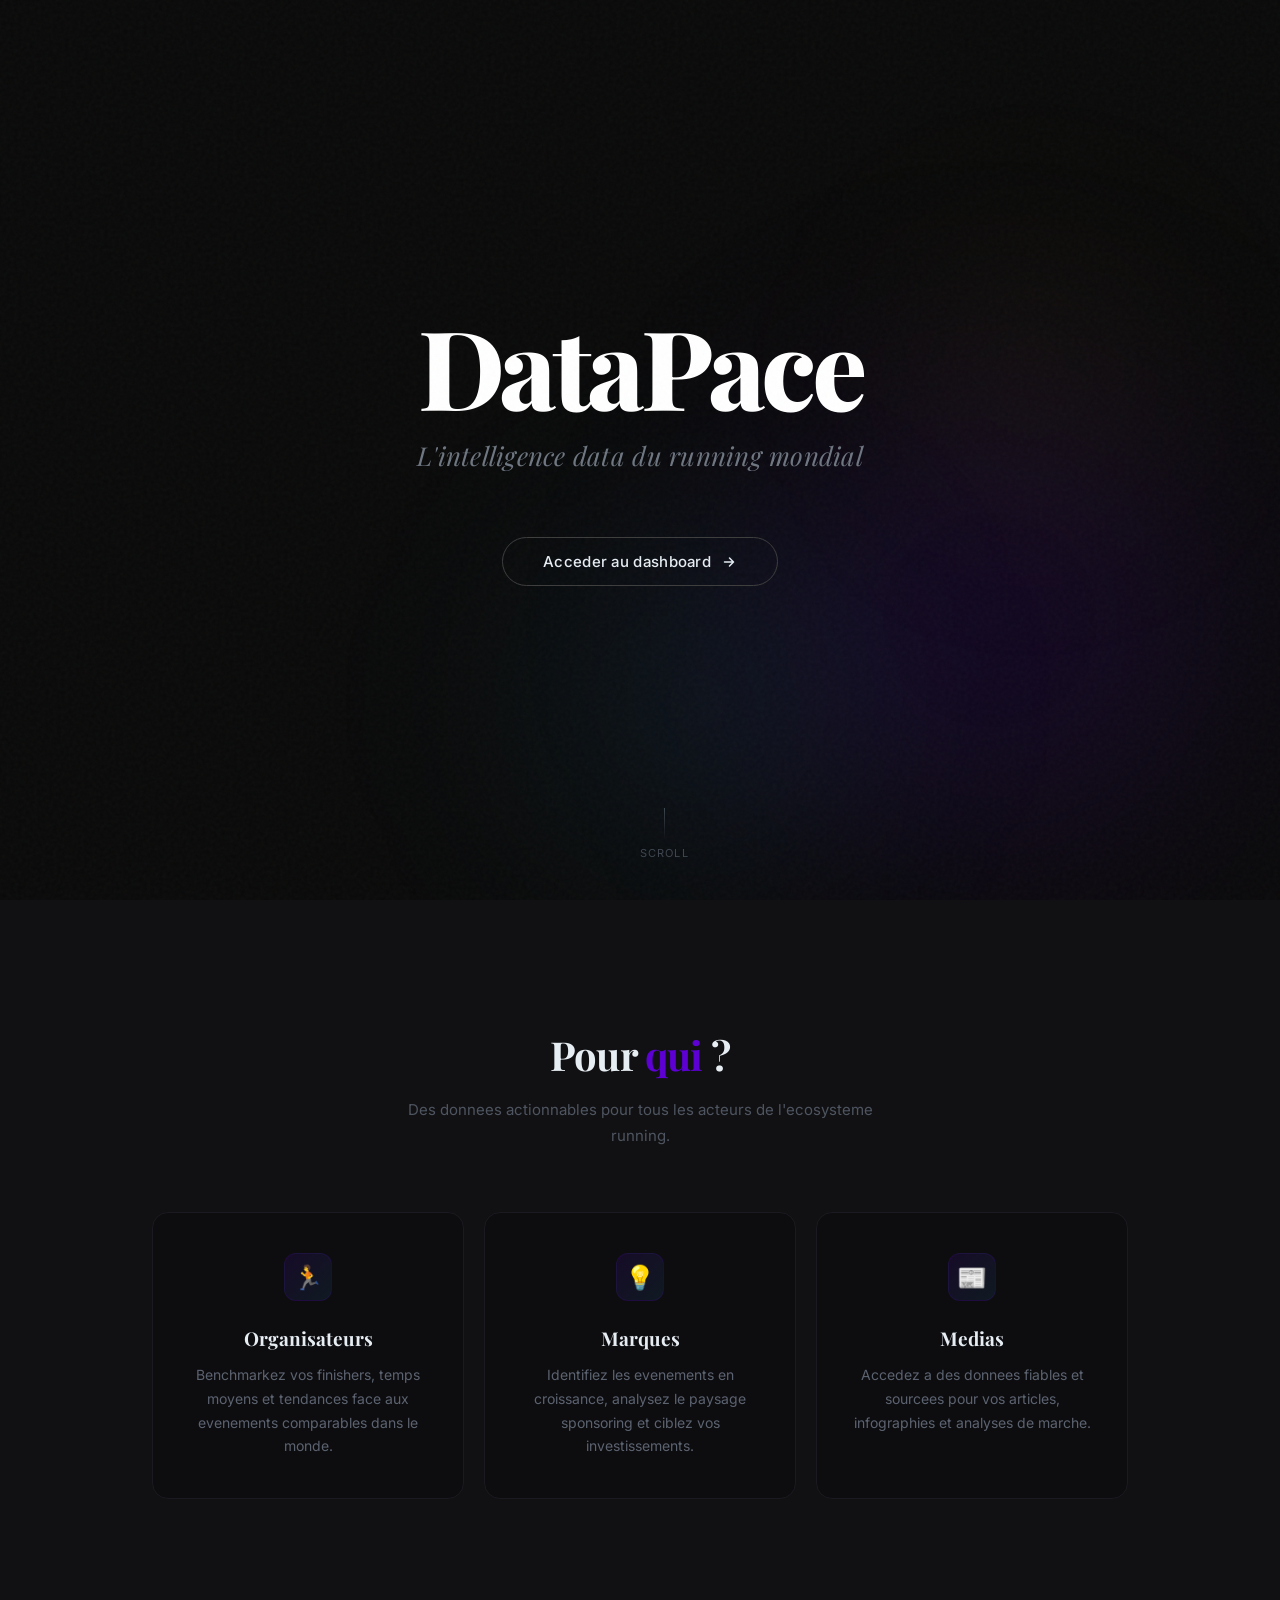
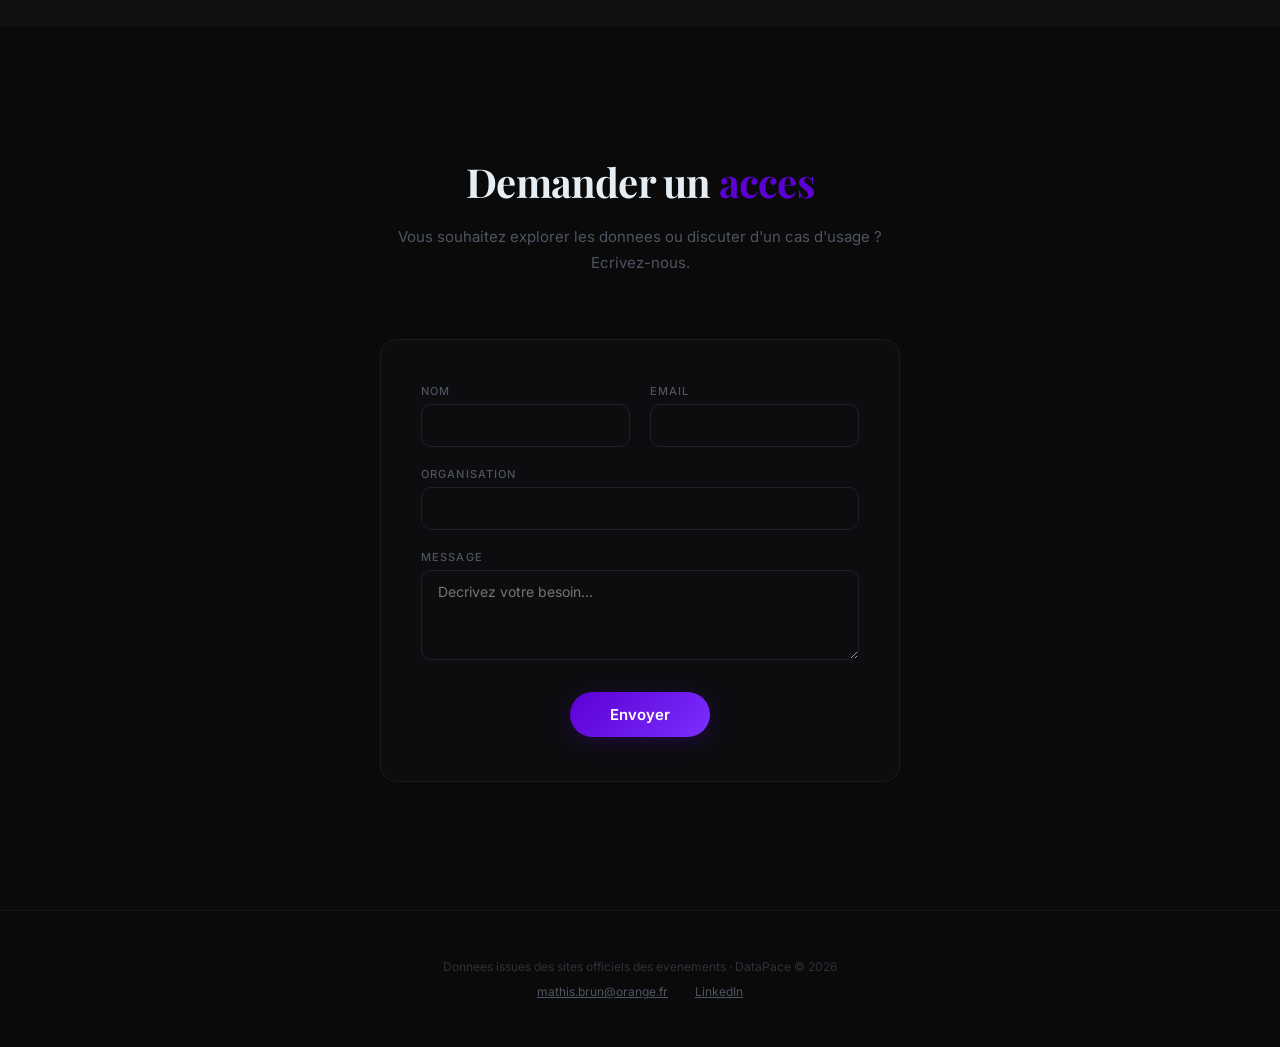
==== index.html @ 127ec822 "Landing page v3: design cinématographique premium - Hero: Playfair Display 110px, 3 orbes lumineuses" ====
<!DOCTYPE html>
<html lang="fr">
<head>
<meta charset="UTF-8">
<meta name="viewport" content="width=device-width, initial-scale=1.0">
<title>DataPace — L'intelligence data du running mondial</title>
<meta name="description" content="DataPace analyse 186+ événements running mondiaux : finishers, temps moyens, chronos vainqueurs, sponsoring. Données 2000-2026.">
<meta property="og:title" content="DataPace — L'intelligence data du running mondial">
<meta property="og:description" content="186+ événements running mondiaux analysés : finishers, temps moyens, chronos vainqueurs, données sponsoring. 2000-2026.">
<meta property="og:type" content="website">
<meta property="og:url" content="https://mathbrn.github.io/datapace/">
<link rel="preconnect" href="https://fonts.googleapis.com">
<link rel="preconnect" href="https://fonts.gstatic.com" crossorigin>
<link href="https://fonts.googleapis.com/css2?family=Inter:wght@400;500;600&family=Playfair+Display:ital,wght@0,700;0,800;1,400;1,500&display=swap" rel="stylesheet">
<style>
*{box-sizing:border-box;margin:0;padding:0;}
body{background:#0a0a0a;color:#e6edf3;font-family:'Inter',sans-serif;-webkit-font-smoothing:antialiased;overflow-x:hidden;}

/* ── Grain overlay ── */
body::after{content:'';position:fixed;inset:0;pointer-events:none;z-index:9999;opacity:.035;
  background-image:url("data:image/svg+xml,%3Csvg viewBox='0 0 256 256' xmlns='http://www.w3.org/2000/svg'%3E%3Cfilter id='n'%3E%3CfeTurbulence type='fractalNoise' baseFrequency='0.9' numOctaves='4' stitchTiles='stitch'/%3E%3C/filter%3E%3Crect width='100%25' height='100%25' filter='url(%23n)'/%3E%3C/svg%3E");
}

/* ── Animations ── */
@keyframes drift1{0%,100%{transform:translate(-50%,-50%) scale(1);}50%{transform:translate(-45%,-55%) scale(1.15);}}
@keyframes drift2{0%,100%{transform:translate(-50%,-50%) scale(1.1);}50%{transform:translate(-55%,-45%) scale(.95);}}
@keyframes fadeUp{from{opacity:0;transform:translateY(32px);}to{opacity:1;transform:translateY(0);}}

.f0{animation:fadeUp 1s cubic-bezier(.22,1,.36,1) both;}
.f1{animation:fadeUp 1s cubic-bezier(.22,1,.36,1) .2s both;}
.f2{animation:fadeUp 1s cubic-bezier(.22,1,.36,1) .4s both;}
.f3{animation:fadeUp 1s cubic-bezier(.22,1,.36,1) .55s both;}
.f4{animation:fadeUp 1s cubic-bezier(.22,1,.36,1) .7s both;}
.f5{animation:fadeUp 1s cubic-bezier(.22,1,.36,1) .85s both;}

/* ── Hero ── */
.hero{position:relative;min-height:100vh;display:flex;flex-direction:column;justify-content:center;align-items:center;text-align:center;padding:4rem 2rem;overflow:hidden;z-index:1;}

/* Ambient light orbs */
.hero .orb{position:absolute;border-radius:50%;filter:blur(100px);pointer-events:none;will-change:transform;}
.hero .orb-1{width:700px;height:700px;top:30%;left:50%;background:radial-gradient(circle,rgba(92,0,212,.18),transparent 70%);animation:drift1 12s ease-in-out infinite;}
.hero .orb-2{width:500px;height:500px;top:50%;left:35%;background:radial-gradient(circle,rgba(56,189,248,.10),transparent 70%);animation:drift2 15s ease-in-out infinite;}
.hero .orb-3{width:400px;height:400px;top:20%;left:65%;background:radial-gradient(circle,rgba(252,219,0,.06),transparent 70%);animation:drift1 18s ease-in-out infinite;}

.hero-title{font-family:'Playfair Display',Georgia,serif;font-weight:800;font-size:clamp(60px,10vw,110px);letter-spacing:-.04em;line-height:.95;margin-bottom:1.25rem;color:#fff;}
.hero-sub{font-family:'Playfair Display',Georgia,serif;font-style:italic;font-weight:400;font-size:clamp(18px,2.5vw,26px);color:#6e7681;margin-bottom:4rem;letter-spacing:.01em;}
.hero-cta{display:inline-flex;align-items:center;gap:10px;color:#e6edf3;border:1px solid #3d3d3d;padding:14px 40px;border-radius:50px;font-size:15px;font-weight:500;letter-spacing:.02em;text-decoration:none;transition:all .4s ease;position:relative;overflow:hidden;}
.hero-cta::before{content:'';position:absolute;inset:0;border-radius:50px;background:linear-gradient(135deg,rgba(92,0,212,.15),rgba(56,189,248,.08));opacity:0;transition:opacity .4s ease;}
.hero-cta:hover{border-color:#5C00D4;color:#fff;box-shadow:0 0 40px rgba(92,0,212,.2);}
.hero-cta:hover::before{opacity:1;}
.hero-cta svg{transition:transform .3s ease;}
.hero-cta:hover svg{transform:translateX(4px);}

.scroll-hint{position:absolute;bottom:2.5rem;left:50%;transform:translateX(-50%);display:flex;flex-direction:column;align-items:center;gap:6px;color:#3d454e;font-size:11px;letter-spacing:.1em;text-transform:uppercase;}
.scroll-line{width:1px;height:32px;background:linear-gradient(to bottom,#3d454e,transparent);}

/* ── Section shared ── */
.section{padding:8rem 2rem;max-width:1040px;margin:0 auto;}
.section-bg{background:#111113;}
.section-title{font-family:'Playfair Display',Georgia,serif;font-weight:700;font-size:clamp(28px,4vw,40px);text-align:center;margin-bottom:1rem;letter-spacing:-.02em;}
.section-title em{color:#5C00D4;font-style:normal;}
.section-desc{text-align:center;color:#4e5561;font-size:15px;margin-bottom:4rem;max-width:520px;margin-left:auto;margin-right:auto;line-height:1.7;}

/* ── Cards ── */
.cards{display:grid;grid-template-columns:repeat(3,1fr);gap:1.25rem;}
@media(max-width:740px){.cards{grid-template-columns:1fr;max-width:400px;margin:0 auto;}}
.card{background:#0d0d10;border:1px solid #1a1a20;border-radius:16px;padding:2.5rem 2rem;text-align:center;position:relative;overflow:hidden;transition:transform .4s ease,box-shadow .4s ease;}
.card::before{content:'';position:absolute;inset:-1px;border-radius:16px;padding:1px;background:conic-gradient(from 180deg at 50% 50%,transparent 0%,#5C00D4 25%,transparent 50%,#38BDF8 75%,transparent 100%);-webkit-mask:linear-gradient(#fff 0 0) content-box,linear-gradient(#fff 0 0);-webkit-mask-composite:xor;mask-composite:exclude;opacity:0;transition:opacity .5s ease;}
.card:hover{transform:translateY(-6px);box-shadow:0 20px 60px rgba(92,0,212,.1);}
.card:hover::before{opacity:.6;}
.card-glyph{width:48px;height:48px;margin:0 auto 1.5rem;border-radius:12px;display:flex;align-items:center;justify-content:center;font-size:24px;background:linear-gradient(135deg,rgba(92,0,212,.12),rgba(56,189,248,.08));border:1px solid rgba(92,0,212,.15);}
.card-title{font-family:'Playfair Display',Georgia,serif;font-size:19px;font-weight:700;margin-bottom:.75rem;}
.card-desc{font-size:14px;color:#5c6370;line-height:1.7;}

/* ── Form ── */
.form-wrap{max-width:520px;margin:0 auto;background:#0d0d10;border:1px solid #1a1a20;border-radius:16px;padding:2.75rem 2.5rem;}
@media(max-width:500px){.form-wrap{padding:2rem 1.25rem;}}
.form-grid{display:grid;grid-template-columns:1fr 1fr;gap:1.25rem;}
@media(max-width:500px){.form-grid{grid-template-columns:1fr;}}
.form-full{grid-column:1/-1;}
label{display:block;font-size:11px;color:#4e5561;margin-bottom:6px;text-transform:uppercase;letter-spacing:.1em;font-weight:500;}
input,textarea{width:100%;background:transparent;border:1px solid #1e2028;border-radius:10px;padding:12px 16px;color:#e6edf3;font-size:14px;font-family:'Inter',sans-serif;outline:none;transition:all .3s;}
input:focus,textarea:focus{border-color:#5C00D4;box-shadow:0 0 0 3px rgba(92,0,212,.1);}
textarea{resize:vertical;min-height:90px;}
.form-submit{grid-column:1/-1;text-align:center;margin-top:.5rem;}
.form-btn{background:linear-gradient(135deg,#5C00D4,#7B2FFF);color:#fff;border:none;padding:13px 40px;border-radius:50px;font-size:15px;font-weight:600;font-family:'Inter',sans-serif;cursor:pointer;transition:all .35s;box-shadow:0 4px 20px rgba(92,0,212,.25);}
.form-btn:hover{transform:translateY(-2px);box-shadow:0 8px 32px rgba(92,0,212,.4);}

/* ── Footer ── */
.footer{text-align:center;padding:3rem 2rem;font-size:12px;color:#2d3139;border-top:1px solid #141418;}
.footer-links{margin-top:10px;}
.footer-links a{color:#4e5561;margin:0 12px;font-size:12px;transition:color .25s;}
.footer-links a:hover{color:#5C00D4;}

/* ── Separator ── */
.sep{height:1px;max-width:80px;margin:0 auto;background:linear-gradient(90deg,transparent,#2d2d35,transparent);}
</style>
</head>
<body>

<!-- ════ HERO ════ -->
<section class="hero">
  <div class="orb orb-1"></div>
  <div class="orb orb-2"></div>
  <div class="orb orb-3"></div>
  <h1 class="hero-title f0">DataPace</h1>
  <p class="hero-sub f1">L'intelligence data du running mondial</p>
  <a href="datapace_dashboard.html" class="hero-cta f2">
    Acceder au dashboard
    <svg width="16" height="16" viewBox="0 0 16 16" fill="none"><path d="M3.5 8h9M8.5 4l4 4-4 4" stroke="currentColor" stroke-width="1.5" stroke-linecap="round" stroke-linejoin="round"/></svg>
  </a>
  <div class="scroll-hint f3"><div class="scroll-line"></div>scroll</div>
</section>

<!-- ════ POUR QUI ════ -->
<section class="section-bg">
  <div class="section">
    <h2 class="section-title">Pour <em>qui</em> ?</h2>
    <p class="section-desc">Des donnees actionnables pour tous les acteurs de l'ecosysteme running.</p>
    <div class="cards">
      <div class="card">
        <div class="card-glyph">&#x1F3C3;</div>
        <div class="card-title">Organisateurs</div>
        <div class="card-desc">Benchmarkez vos finishers, temps moyens et tendances face aux evenements comparables dans le monde.</div>
      </div>
      <div class="card">
        <div class="card-glyph">&#x1F4A1;</div>
        <div class="card-title">Marques</div>
        <div class="card-desc">Identifiez les evenements en croissance, analysez le paysage sponsoring et ciblez vos investissements.</div>
      </div>
      <div class="card">
        <div class="card-glyph">&#x1F4F0;</div>
        <div class="card-title">Medias</div>
        <div class="card-desc">Accedez a des donnees fiables et sourcees pour vos articles, infographies et analyses de marche.</div>
      </div>
    </div>
  </div>
</section>

<!-- ════ CONTACT ════ -->
<section class="section">
  <h2 class="section-title">Demander un <em>acces</em></h2>
  <p class="section-desc">Vous souhaitez explorer les donnees ou discuter d'un cas d'usage ? Ecrivez-nous.</p>
  <form class="form-wrap" action="https://formsubmit.co/mathis.brun@orange.fr" method="POST">
    <input type="hidden" name="_subject" value="DataPace - Demande d'acces">
    <input type="hidden" name="_captcha" value="false">
    <input type="hidden" name="_next" value="https://mathbrn.github.io/datapace/">
    <div class="form-grid">
      <div><label for="name">Nom</label><input type="text" id="name" name="name" required></div>
      <div><label for="email">Email</label><input type="email" id="email" name="email" required></div>
      <div class="form-full"><label for="org">Organisation</label><input type="text" id="org" name="organization"></div>
      <div class="form-full"><label for="msg">Message</label><textarea id="msg" name="message" placeholder="Decrivez votre besoin..."></textarea></div>
      <div class="form-submit"><button type="submit" class="form-btn">Envoyer</button></div>
    </div>
  </form>
</section>

<!-- ════ FOOTER ════ -->
<footer class="footer">
  Donnees issues des sites officiels des evenements &middot; DataPace &copy; 2026
  <div class="footer-links">
    <a href="mailto:mathis.brun@orange.fr">mathis.brun@orange.fr</a>
    <a href="https://www.linkedin.com/in/mathis-brun/" target="_blank">LinkedIn</a>
  </div>
</footer>

</body>
</html>
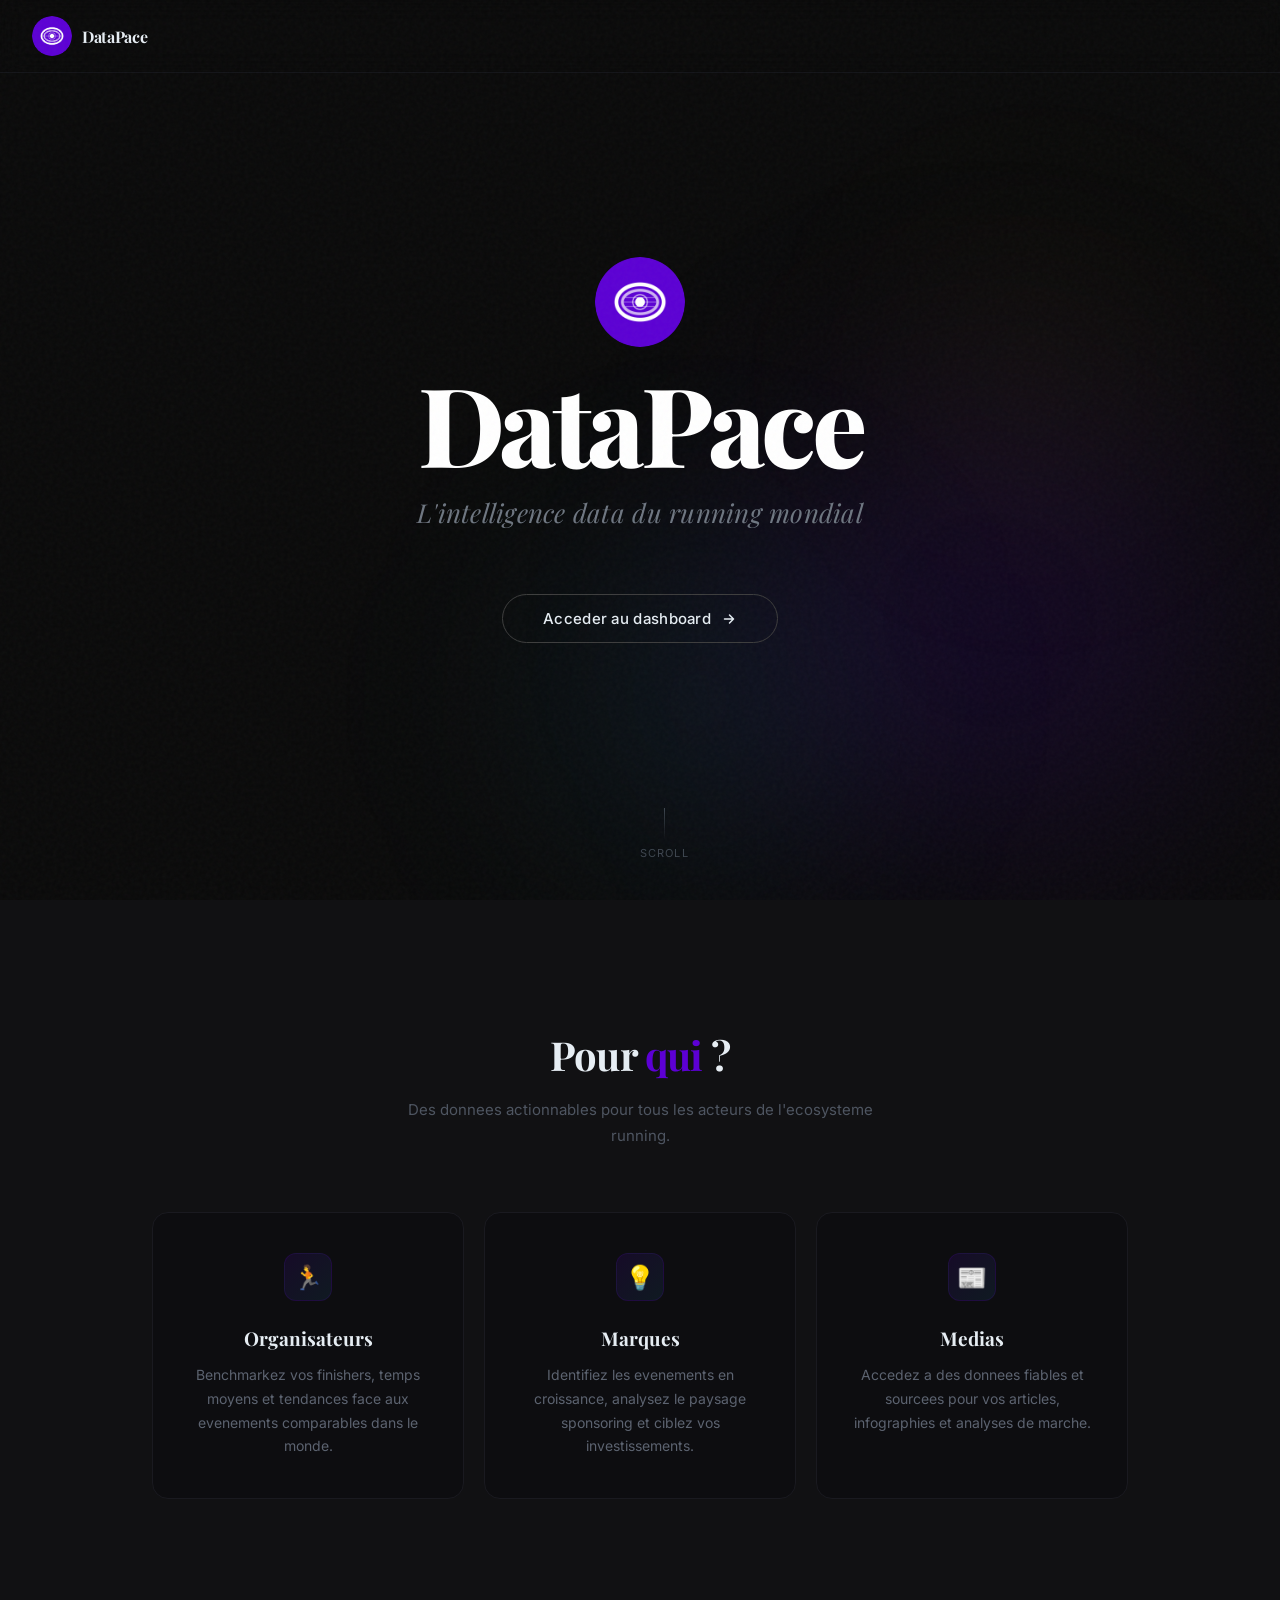
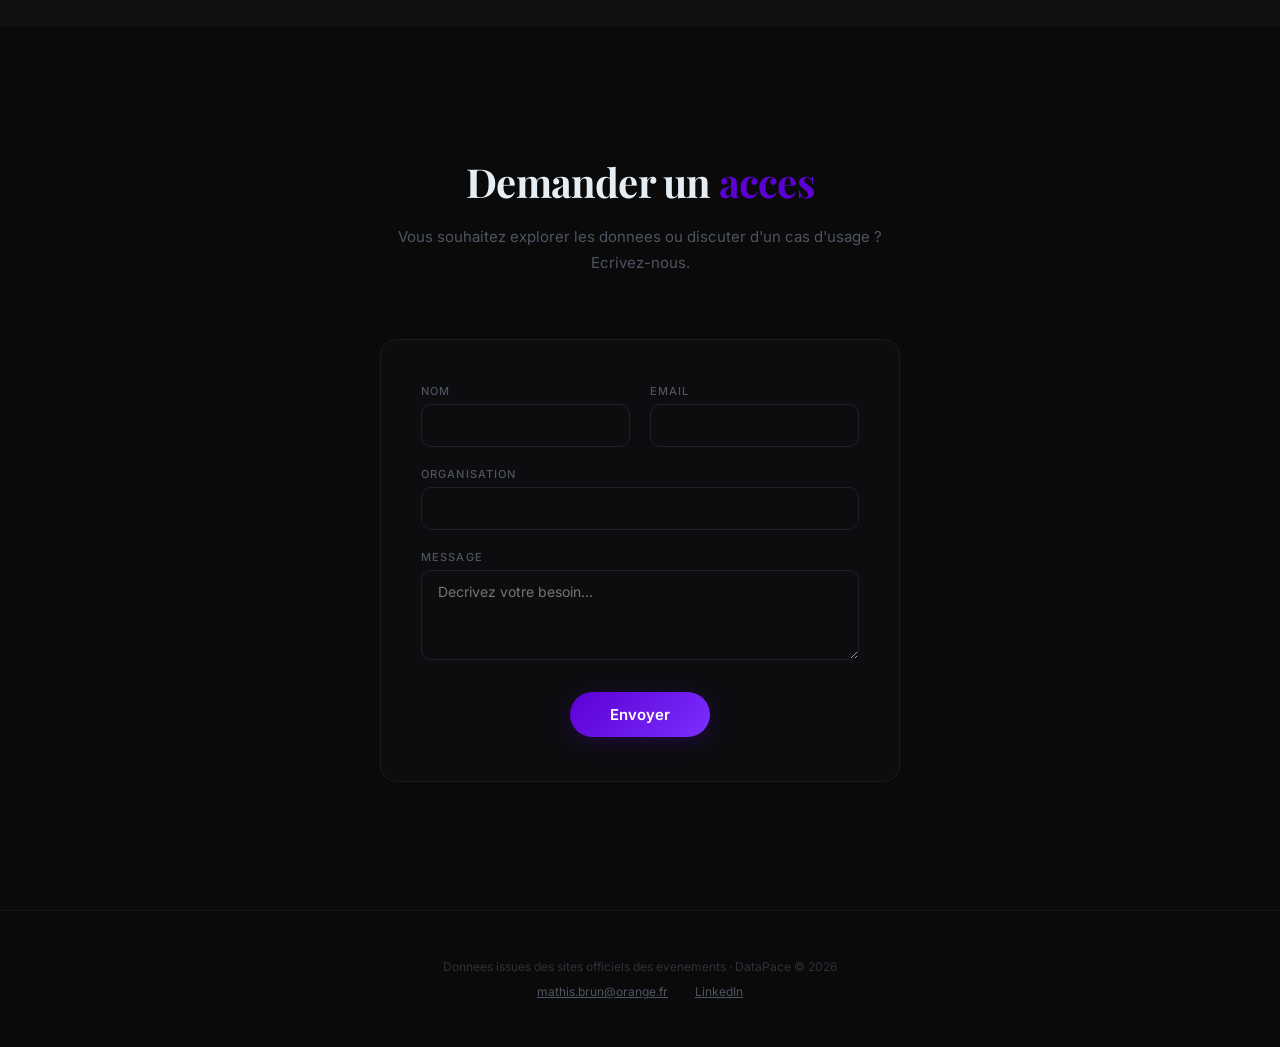
==== commit 4e9b910f: "Intégration logo DataPace officiel - assets/Logo_DataPace_primary.png ajouté - index.html: logo 40px" ====
--- a/index.html
+++ b/index.html
@@ -94,15 +94,30 @@
 
 /* ── Separator ── */
 .sep{height:1px;max-width:80px;margin:0 auto;background:linear-gradient(90deg,transparent,#2d2d35,transparent);}
+
+/* ── Navbar ── */
+.navbar{position:fixed;top:0;left:0;right:0;z-index:100;padding:1rem 2rem;display:flex;align-items:center;gap:10px;background:rgba(10,10,10,.6);backdrop-filter:blur(12px);-webkit-backdrop-filter:blur(12px);border-bottom:1px solid rgba(30,32,40,.5);}
+.navbar-logo{width:40px;height:40px;border-radius:50%;}
+.navbar-name{font-family:'Playfair Display',Georgia,serif;font-weight:700;font-size:16px;color:#e6edf3;letter-spacing:-.02em;}
+
+/* ── Hero logo ── */
+.hero-logo{width:90px;height:90px;border-radius:50%;margin-bottom:1.5rem;}
 </style>
 </head>
 <body>
+
+<!-- ════ NAVBAR ════ -->
+<nav class="navbar f0">
+  <img src="assets/Logo_DataPace_primary.png" alt="DataPace" class="navbar-logo">
+  <span class="navbar-name">DataPace</span>
+</nav>
 
 <!-- ════ HERO ════ -->
 <section class="hero">
   <div class="orb orb-1"></div>
   <div class="orb orb-2"></div>
   <div class="orb orb-3"></div>
+  <img src="assets/Logo_DataPace_primary.png" alt="DataPace" class="hero-logo f0">
   <h1 class="hero-title f0">DataPace</h1>
   <p class="hero-sub f1">L'intelligence data du running mondial</p>
   <a href="datapace_dashboard.html" class="hero-cta f2">
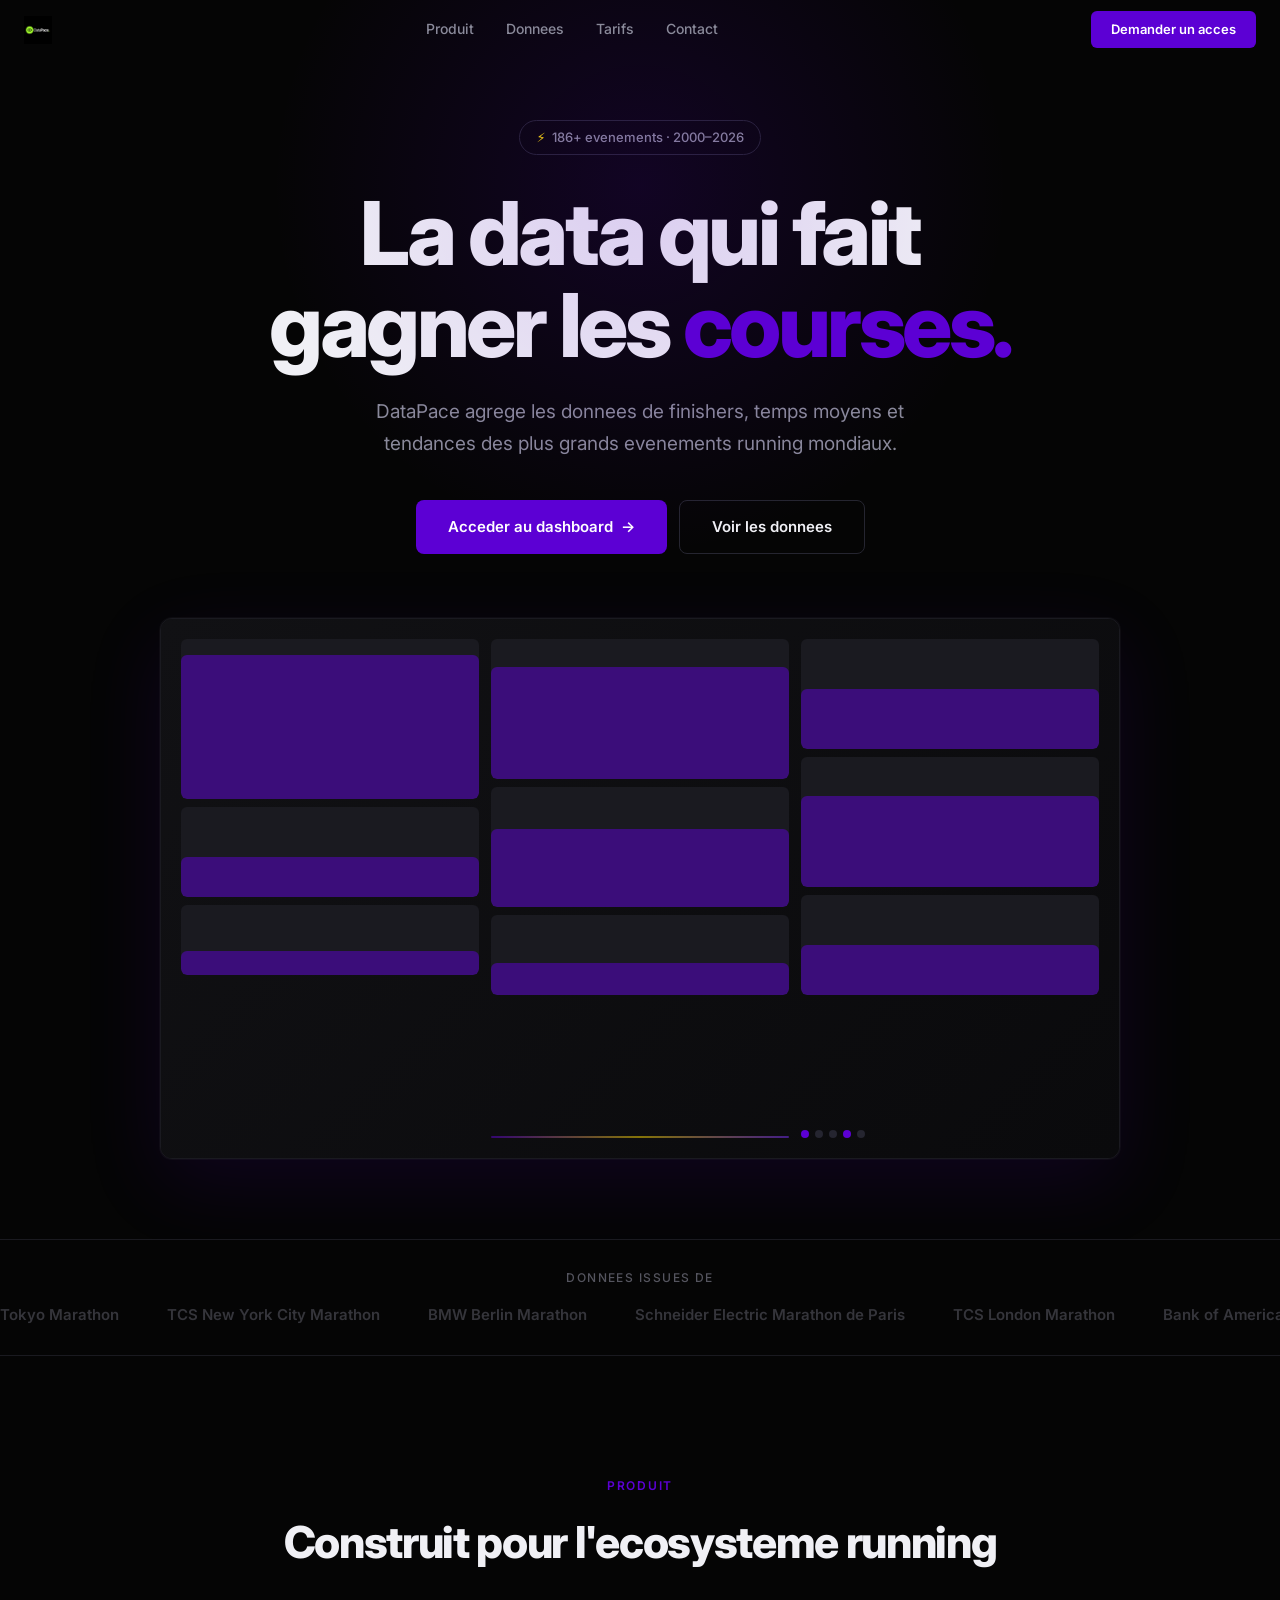
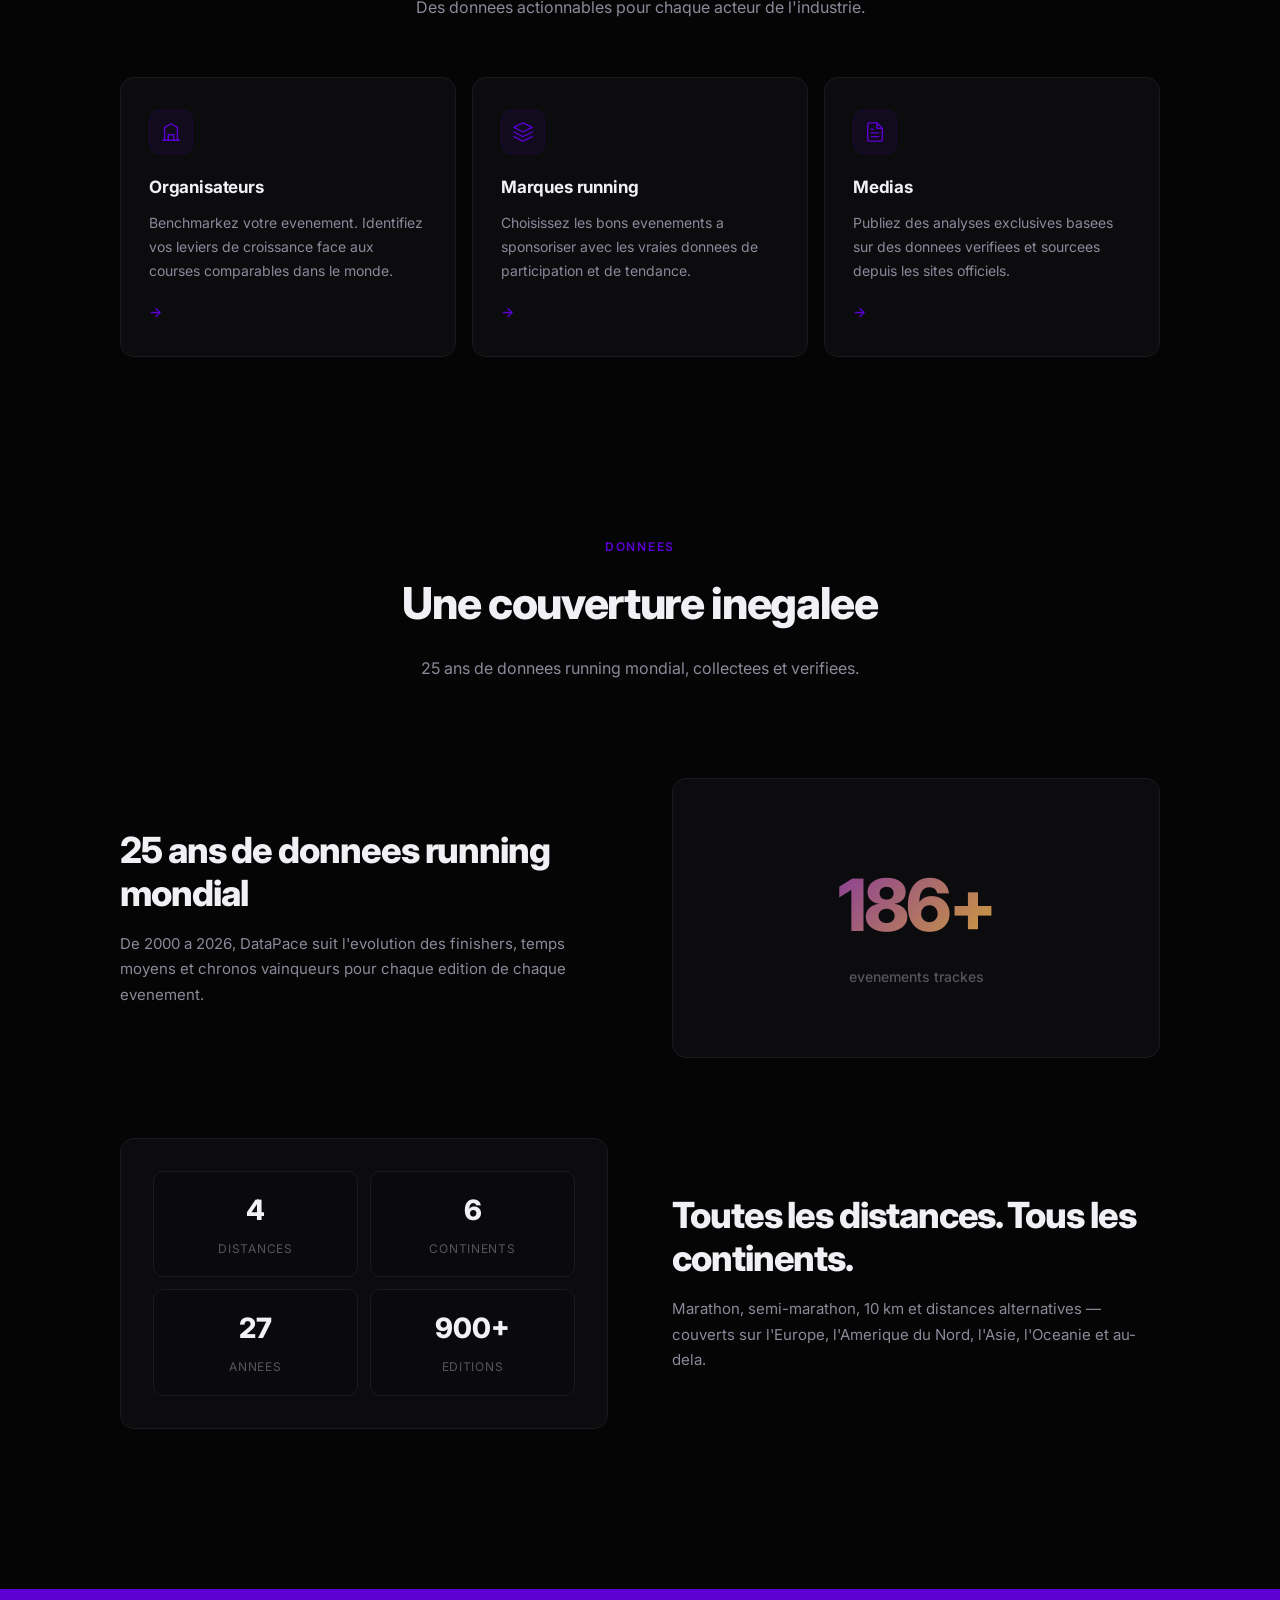
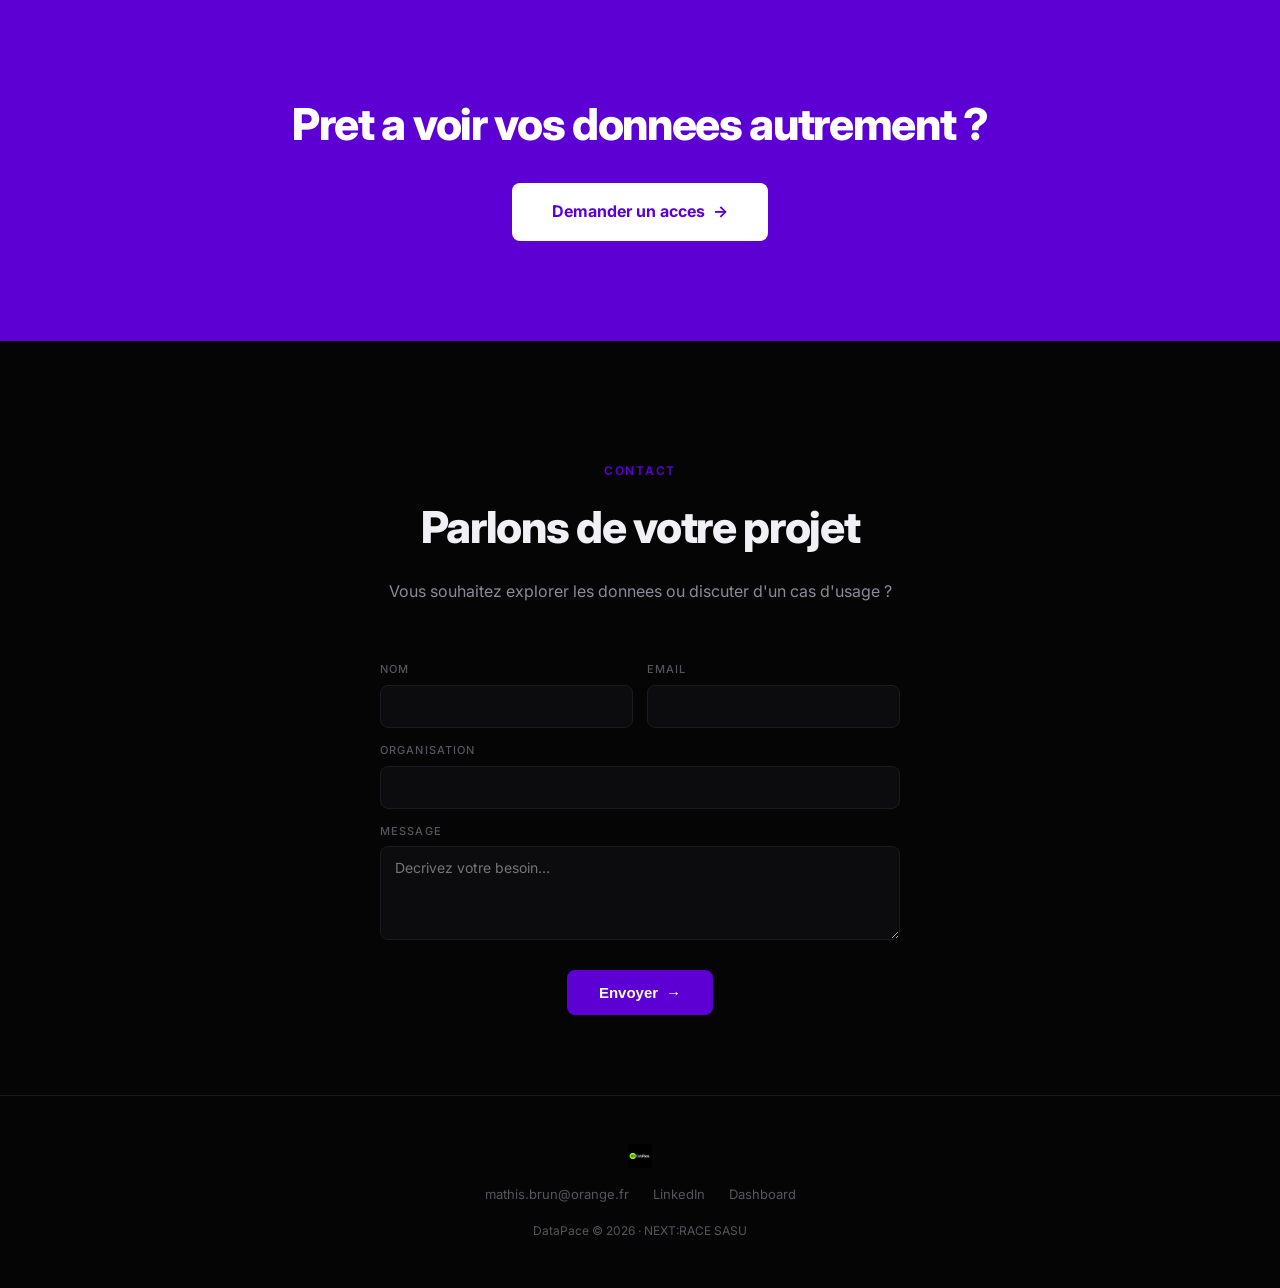
==== commit 78543e5f: "Landing page v4: refonte complète niveau Superlist/Apple - Navbar fixe avec logo, liens, CTA + backd" ====
--- a/index.html
+++ b/index.html
@@ -3,181 +3,286 @@
 <head>
 <meta charset="UTF-8">
 <meta name="viewport" content="width=device-width, initial-scale=1.0">
-<title>DataPace — L'intelligence data du running mondial</title>
-<meta name="description" content="DataPace analyse 186+ événements running mondiaux : finishers, temps moyens, chronos vainqueurs, sponsoring. Données 2000-2026.">
-<meta property="og:title" content="DataPace — L'intelligence data du running mondial">
-<meta property="og:description" content="186+ événements running mondiaux analysés : finishers, temps moyens, chronos vainqueurs, données sponsoring. 2000-2026.">
+<title>DataPace — La data qui fait gagner les courses</title>
+<meta name="description" content="DataPace agrege les donnees de finishers, temps moyens et tendances des plus grands evenements running mondiaux. 186+ evenements, 2000-2026.">
+<meta property="og:title" content="DataPace — La data qui fait gagner les courses">
+<meta property="og:description" content="DataPace agrege les donnees de finishers, temps moyens et tendances des plus grands evenements running mondiaux.">
 <meta property="og:type" content="website">
 <meta property="og:url" content="https://mathbrn.github.io/datapace/">
 <link rel="preconnect" href="https://fonts.googleapis.com">
 <link rel="preconnect" href="https://fonts.gstatic.com" crossorigin>
-<link href="https://fonts.googleapis.com/css2?family=Inter:wght@400;500;600&family=Playfair+Display:ital,wght@0,700;0,800;1,400;1,500&display=swap" rel="stylesheet">
+<link href="https://fonts.googleapis.com/css2?family=Inter:wght@400;500;600;700;800&display=swap" rel="stylesheet">
 <style>
+:root{
+  --bg:#050505;--bg2:#0a0a0c;--bg3:#111114;--card:#0c0c0f;
+  --border:#1a1a20;--border2:#252530;
+  --text:#f0f0f5;--text2:#8a8a9a;--text3:#55555f;
+  --purple:#5C00D4;--purple2:#7B2FFF;--purple-glow:rgba(92,0,212,.15);
+  --yellow:#FCDB00;
+}
 *{box-sizing:border-box;margin:0;padding:0;}
-body{background:#0a0a0a;color:#e6edf3;font-family:'Inter',sans-serif;-webkit-font-smoothing:antialiased;overflow-x:hidden;}
-
-/* ── Grain overlay ── */
-body::after{content:'';position:fixed;inset:0;pointer-events:none;z-index:9999;opacity:.035;
-  background-image:url("data:image/svg+xml,%3Csvg viewBox='0 0 256 256' xmlns='http://www.w3.org/2000/svg'%3E%3Cfilter id='n'%3E%3CfeTurbulence type='fractalNoise' baseFrequency='0.9' numOctaves='4' stitchTiles='stitch'/%3E%3C/filter%3E%3Crect width='100%25' height='100%25' filter='url(%23n)'/%3E%3C/svg%3E");
-}
-
-/* ── Animations ── */
-@keyframes drift1{0%,100%{transform:translate(-50%,-50%) scale(1);}50%{transform:translate(-45%,-55%) scale(1.15);}}
-@keyframes drift2{0%,100%{transform:translate(-50%,-50%) scale(1.1);}50%{transform:translate(-55%,-45%) scale(.95);}}
-@keyframes fadeUp{from{opacity:0;transform:translateY(32px);}to{opacity:1;transform:translateY(0);}}
-
-.f0{animation:fadeUp 1s cubic-bezier(.22,1,.36,1) both;}
-.f1{animation:fadeUp 1s cubic-bezier(.22,1,.36,1) .2s both;}
-.f2{animation:fadeUp 1s cubic-bezier(.22,1,.36,1) .4s both;}
-.f3{animation:fadeUp 1s cubic-bezier(.22,1,.36,1) .55s both;}
-.f4{animation:fadeUp 1s cubic-bezier(.22,1,.36,1) .7s both;}
-.f5{animation:fadeUp 1s cubic-bezier(.22,1,.36,1) .85s both;}
-
-/* ── Hero ── */
-.hero{position:relative;min-height:100vh;display:flex;flex-direction:column;justify-content:center;align-items:center;text-align:center;padding:4rem 2rem;overflow:hidden;z-index:1;}
-
-/* Ambient light orbs */
-.hero .orb{position:absolute;border-radius:50%;filter:blur(100px);pointer-events:none;will-change:transform;}
-.hero .orb-1{width:700px;height:700px;top:30%;left:50%;background:radial-gradient(circle,rgba(92,0,212,.18),transparent 70%);animation:drift1 12s ease-in-out infinite;}
-.hero .orb-2{width:500px;height:500px;top:50%;left:35%;background:radial-gradient(circle,rgba(56,189,248,.10),transparent 70%);animation:drift2 15s ease-in-out infinite;}
-.hero .orb-3{width:400px;height:400px;top:20%;left:65%;background:radial-gradient(circle,rgba(252,219,0,.06),transparent 70%);animation:drift1 18s ease-in-out infinite;}
-
-.hero-title{font-family:'Playfair Display',Georgia,serif;font-weight:800;font-size:clamp(60px,10vw,110px);letter-spacing:-.04em;line-height:.95;margin-bottom:1.25rem;color:#fff;}
-.hero-sub{font-family:'Playfair Display',Georgia,serif;font-style:italic;font-weight:400;font-size:clamp(18px,2.5vw,26px);color:#6e7681;margin-bottom:4rem;letter-spacing:.01em;}
-.hero-cta{display:inline-flex;align-items:center;gap:10px;color:#e6edf3;border:1px solid #3d3d3d;padding:14px 40px;border-radius:50px;font-size:15px;font-weight:500;letter-spacing:.02em;text-decoration:none;transition:all .4s ease;position:relative;overflow:hidden;}
-.hero-cta::before{content:'';position:absolute;inset:0;border-radius:50px;background:linear-gradient(135deg,rgba(92,0,212,.15),rgba(56,189,248,.08));opacity:0;transition:opacity .4s ease;}
-.hero-cta:hover{border-color:#5C00D4;color:#fff;box-shadow:0 0 40px rgba(92,0,212,.2);}
-.hero-cta:hover::before{opacity:1;}
-.hero-cta svg{transition:transform .3s ease;}
-.hero-cta:hover svg{transform:translateX(4px);}
-
-.scroll-hint{position:absolute;bottom:2.5rem;left:50%;transform:translateX(-50%);display:flex;flex-direction:column;align-items:center;gap:6px;color:#3d454e;font-size:11px;letter-spacing:.1em;text-transform:uppercase;}
-.scroll-line{width:1px;height:32px;background:linear-gradient(to bottom,#3d454e,transparent);}
-
-/* ── Section shared ── */
-.section{padding:8rem 2rem;max-width:1040px;margin:0 auto;}
-.section-bg{background:#111113;}
-.section-title{font-family:'Playfair Display',Georgia,serif;font-weight:700;font-size:clamp(28px,4vw,40px);text-align:center;margin-bottom:1rem;letter-spacing:-.02em;}
-.section-title em{color:#5C00D4;font-style:normal;}
-.section-desc{text-align:center;color:#4e5561;font-size:15px;margin-bottom:4rem;max-width:520px;margin-left:auto;margin-right:auto;line-height:1.7;}
-
-/* ── Cards ── */
-.cards{display:grid;grid-template-columns:repeat(3,1fr);gap:1.25rem;}
-@media(max-width:740px){.cards{grid-template-columns:1fr;max-width:400px;margin:0 auto;}}
-.card{background:#0d0d10;border:1px solid #1a1a20;border-radius:16px;padding:2.5rem 2rem;text-align:center;position:relative;overflow:hidden;transition:transform .4s ease,box-shadow .4s ease;}
-.card::before{content:'';position:absolute;inset:-1px;border-radius:16px;padding:1px;background:conic-gradient(from 180deg at 50% 50%,transparent 0%,#5C00D4 25%,transparent 50%,#38BDF8 75%,transparent 100%);-webkit-mask:linear-gradient(#fff 0 0) content-box,linear-gradient(#fff 0 0);-webkit-mask-composite:xor;mask-composite:exclude;opacity:0;transition:opacity .5s ease;}
-.card:hover{transform:translateY(-6px);box-shadow:0 20px 60px rgba(92,0,212,.1);}
-.card:hover::before{opacity:.6;}
-.card-glyph{width:48px;height:48px;margin:0 auto 1.5rem;border-radius:12px;display:flex;align-items:center;justify-content:center;font-size:24px;background:linear-gradient(135deg,rgba(92,0,212,.12),rgba(56,189,248,.08));border:1px solid rgba(92,0,212,.15);}
-.card-title{font-family:'Playfair Display',Georgia,serif;font-size:19px;font-weight:700;margin-bottom:.75rem;}
-.card-desc{font-size:14px;color:#5c6370;line-height:1.7;}
-
-/* ── Form ── */
-.form-wrap{max-width:520px;margin:0 auto;background:#0d0d10;border:1px solid #1a1a20;border-radius:16px;padding:2.75rem 2.5rem;}
-@media(max-width:500px){.form-wrap{padding:2rem 1.25rem;}}
-.form-grid{display:grid;grid-template-columns:1fr 1fr;gap:1.25rem;}
-@media(max-width:500px){.form-grid{grid-template-columns:1fr;}}
-.form-full{grid-column:1/-1;}
-label{display:block;font-size:11px;color:#4e5561;margin-bottom:6px;text-transform:uppercase;letter-spacing:.1em;font-weight:500;}
-input,textarea{width:100%;background:transparent;border:1px solid #1e2028;border-radius:10px;padding:12px 16px;color:#e6edf3;font-size:14px;font-family:'Inter',sans-serif;outline:none;transition:all .3s;}
-input:focus,textarea:focus{border-color:#5C00D4;box-shadow:0 0 0 3px rgba(92,0,212,.1);}
-textarea{resize:vertical;min-height:90px;}
-.form-submit{grid-column:1/-1;text-align:center;margin-top:.5rem;}
-.form-btn{background:linear-gradient(135deg,#5C00D4,#7B2FFF);color:#fff;border:none;padding:13px 40px;border-radius:50px;font-size:15px;font-weight:600;font-family:'Inter',sans-serif;cursor:pointer;transition:all .35s;box-shadow:0 4px 20px rgba(92,0,212,.25);}
-.form-btn:hover{transform:translateY(-2px);box-shadow:0 8px 32px rgba(92,0,212,.4);}
-
-/* ── Footer ── */
-.footer{text-align:center;padding:3rem 2rem;font-size:12px;color:#2d3139;border-top:1px solid #141418;}
-.footer-links{margin-top:10px;}
-.footer-links a{color:#4e5561;margin:0 12px;font-size:12px;transition:color .25s;}
-.footer-links a:hover{color:#5C00D4;}
-
-/* ── Separator ── */
-.sep{height:1px;max-width:80px;margin:0 auto;background:linear-gradient(90deg,transparent,#2d2d35,transparent);}
-
-/* ── Navbar ── */
-.navbar{position:fixed;top:0;left:0;right:0;z-index:100;padding:1rem 2rem;display:flex;align-items:center;gap:10px;background:rgba(10,10,10,.6);backdrop-filter:blur(12px);-webkit-backdrop-filter:blur(12px);border-bottom:1px solid rgba(30,32,40,.5);}
-.navbar-logo{width:40px;height:40px;border-radius:50%;}
-.navbar-name{font-family:'Playfair Display',Georgia,serif;font-weight:700;font-size:16px;color:#e6edf3;letter-spacing:-.02em;}
-
-/* ── Hero logo ── */
-.hero-logo{width:90px;height:90px;border-radius:50%;margin-bottom:1.5rem;}
+html{scroll-behavior:smooth;}
+body{background:var(--bg);color:var(--text);font-family:'Inter',system-ui,sans-serif;-webkit-font-smoothing:antialiased;overflow-x:hidden;line-height:1.6;}
+a{color:inherit;text-decoration:none;}
+img{display:block;max-width:100%;}
+.container{max-width:1120px;margin:0 auto;padding:0 24px;}
+
+/* ── Fade-in on scroll ── */
+.reveal{opacity:0;transform:translateY(28px);transition:opacity .7s cubic-bezier(.22,1,.36,1),transform .7s cubic-bezier(.22,1,.36,1);}
+.reveal.visible{opacity:1;transform:none;}
+.reveal-d1{transition-delay:.1s;}.reveal-d2{transition-delay:.2s;}.reveal-d3{transition-delay:.3s;}
+
+/* ═══════ NAVBAR ═══════ */
+.nav{position:fixed;top:0;left:0;right:0;z-index:200;padding:0 24px;height:60px;display:flex;align-items:center;justify-content:space-between;transition:background .3s,border-color .3s;border-bottom:1px solid transparent;}
+.nav.scrolled{background:rgba(5,5,5,.82);backdrop-filter:blur(16px);-webkit-backdrop-filter:blur(16px);border-bottom-color:var(--border);}
+.nav-logo{height:28px;filter:invert(1);}
+.nav-links{display:flex;gap:32px;font-size:14px;font-weight:500;color:var(--text2);}
+.nav-links a{transition:color .2s;}.nav-links a:hover{color:var(--text);}
+.nav-cta{background:var(--purple);color:#fff;padding:8px 20px;border-radius:6px;font-size:13px;font-weight:600;transition:all .25s;}
+.nav-cta:hover{background:var(--purple2);transform:translateY(-1px);}
+@media(max-width:768px){.nav-links{display:none;}}
+
+/* ═══════ HERO ═══════ */
+.hero{min-height:100vh;display:flex;flex-direction:column;align-items:center;justify-content:center;text-align:center;padding:120px 24px 80px;position:relative;overflow:hidden;}
+.hero-glow{position:absolute;top:15%;left:50%;transform:translate(-50%,-50%);width:800px;height:800px;background:radial-gradient(circle,var(--purple-glow),transparent 65%);pointer-events:none;}
+.hero-badge{display:inline-flex;align-items:center;gap:6px;padding:6px 16px;border:1px solid var(--border2);border-radius:100px;font-size:13px;font-weight:500;color:var(--text2);margin-bottom:32px;}
+.hero-badge span{color:var(--yellow);}
+.hero-h1{font-size:clamp(40px,8vw,88px);font-weight:800;line-height:1.05;letter-spacing:-.04em;margin-bottom:24px;max-width:820px;}
+.hero-h1 em{font-style:normal;color:var(--purple);}
+.hero-p{font-size:clamp(16px,1.8vw,19px);color:var(--text2);max-width:560px;margin-bottom:40px;line-height:1.7;font-weight:400;}
+.hero-btns{display:flex;gap:12px;flex-wrap:wrap;justify-content:center;}
+.btn-primary{background:var(--purple);color:#fff;padding:14px 32px;border-radius:8px;font-size:15px;font-weight:600;display:inline-flex;align-items:center;gap:8px;transition:all .3s;border:none;cursor:pointer;}
+.btn-primary:hover{background:var(--purple2);transform:translateY(-2px);box-shadow:0 8px 30px rgba(92,0,212,.3);}
+.btn-ghost{background:transparent;color:var(--text);padding:14px 32px;border-radius:8px;font-size:15px;font-weight:600;border:1px solid var(--border2);display:inline-flex;align-items:center;gap:8px;transition:all .3s;cursor:pointer;}
+.btn-ghost:hover{border-color:var(--text3);background:rgba(255,255,255,.03);}
+.hero-visual{margin-top:64px;width:100%;max-width:960px;position:relative;}
+.hero-frame{border-radius:12px;border:1px solid var(--border);overflow:hidden;box-shadow:0 24px 80px rgba(92,0,212,.12),0 0 0 1px rgba(255,255,255,.03);background:var(--bg2);}
+.hero-mockup{width:100%;aspect-ratio:16/9;background:linear-gradient(135deg,var(--bg3) 0%,var(--bg2) 100%);position:relative;overflow:hidden;padding:20px;display:grid;grid-template-columns:1fr 1fr 1fr;gap:12px;}
+.mock-col{display:flex;flex-direction:column;gap:8px;}
+.mock-bar{border-radius:6px;background:var(--border);position:relative;overflow:hidden;}
+.mock-bar::after{content:'';position:absolute;left:0;bottom:0;width:100%;background:var(--purple);opacity:.5;border-radius:6px;}
+.mock-bar.b1{height:120px;}.mock-bar.b1::after{height:65%;}
+.mock-bar.b2{height:90px;}.mock-bar.b2::after{height:45%;}
+.mock-bar.b3{height:140px;}.mock-bar.b3::after{height:80%;}
+.mock-bar.b4{height:70px;}.mock-bar.b4::after{height:35%;}
+.mock-bar.b5{height:110px;}.mock-bar.b5::after{height:55%;}
+.mock-bar.b6{height:160px;}.mock-bar.b6::after{height:90%;}
+.mock-bar.b7{height:80px;}.mock-bar.b7::after{height:40%;}
+.mock-bar.b8{height:130px;}.mock-bar.b8::after{height:70%;}
+.mock-bar.b9{height:100px;}.mock-bar.b9::after{height:50%;}
+.mock-line{height:2px;background:linear-gradient(90deg,var(--purple),var(--yellow),var(--purple2));border-radius:2px;opacity:.5;margin-top:auto;}
+.mock-dots{display:flex;gap:6px;margin-top:auto;}
+.mock-dot{width:8px;height:8px;border-radius:50%;background:var(--border2);}
+.mock-dot.active{background:var(--purple);}
+
+/* ═══════ LOGOS BANNER ═══════ */
+.logos-section{border-top:1px solid var(--border);border-bottom:1px solid var(--border);padding:28px 0;overflow:hidden;position:relative;}
+.logos-label{text-align:center;font-size:12px;text-transform:uppercase;letter-spacing:.12em;color:var(--text3);margin-bottom:16px;font-weight:500;}
+.logos-track{display:flex;gap:48px;animation:scroll-x 30s linear infinite;width:max-content;}
+.logos-track span{font-size:15px;font-weight:600;color:var(--text3);white-space:nowrap;opacity:.6;}
+@keyframes scroll-x{0%{transform:translateX(0);}100%{transform:translateX(-50%);}}
+
+/* ═══════ POUR QUI ═══════ */
+.section{padding:120px 24px;}
+.section-label{font-size:12px;text-transform:uppercase;letter-spacing:.14em;color:var(--purple);font-weight:600;text-align:center;margin-bottom:12px;}
+.section-h2{font-size:clamp(28px,4vw,44px);font-weight:800;text-align:center;letter-spacing:-.03em;margin-bottom:16px;}
+.section-p{text-align:center;color:var(--text2);font-size:16px;max-width:520px;margin:0 auto 56px;line-height:1.7;}
+.cards{display:grid;grid-template-columns:repeat(3,1fr);gap:16px;max-width:1040px;margin:0 auto;}
+@media(max-width:768px){.cards{grid-template-columns:1fr;max-width:440px;}}
+.card{background:var(--card);border:1px solid var(--border);border-radius:14px;padding:32px 28px;transition:all .35s ease;position:relative;}
+.card:hover{border-color:var(--purple);transform:translateY(-4px);box-shadow:0 16px 48px rgba(92,0,212,.08);}
+.card-icon{width:44px;height:44px;border-radius:10px;background:rgba(92,0,212,.08);border:1px solid rgba(92,0,212,.12);display:flex;align-items:center;justify-content:center;margin-bottom:20px;}
+.card-icon svg{width:22px;height:22px;stroke:var(--purple);fill:none;stroke-width:1.5;stroke-linecap:round;stroke-linejoin:round;}
+.card h3{font-size:17px;font-weight:700;margin-bottom:10px;letter-spacing:-.01em;}
+.card p{font-size:14px;color:var(--text2);line-height:1.7;margin-bottom:16px;}
+.card-arrow{font-size:14px;color:var(--purple);font-weight:600;display:inline-flex;align-items:center;gap:4px;transition:gap .2s;}
+.card:hover .card-arrow{gap:8px;}
+
+/* ═══════ DATA SECTION ═══════ */
+.data-row{display:grid;grid-template-columns:1fr 1fr;gap:64px;align-items:center;max-width:1040px;margin:0 auto;padding:40px 0;}
+@media(max-width:768px){.data-row{grid-template-columns:1fr;gap:40px;}}
+.data-row.reverse{direction:rtl;}.data-row.reverse>*{direction:ltr;}
+.data-text h3{font-size:clamp(24px,3vw,36px);font-weight:800;letter-spacing:-.03em;margin-bottom:16px;line-height:1.2;}
+.data-text p{font-size:15px;color:var(--text2);line-height:1.7;}
+.data-visual{background:var(--card);border:1px solid var(--border);border-radius:14px;padding:32px;min-height:280px;display:flex;flex-direction:column;justify-content:center;}
+.data-stat{text-align:center;}
+.data-stat-num{font-size:clamp(48px,6vw,72px);font-weight:800;letter-spacing:-.04em;background:linear-gradient(135deg,var(--purple),var(--yellow));-webkit-background-clip:text;-webkit-text-fill-color:transparent;background-clip:text;}
+.data-stat-label{font-size:14px;color:var(--text3);margin-top:4px;font-weight:500;}
+.data-geo{display:grid;grid-template-columns:1fr 1fr;gap:12px;}
+.data-geo-item{background:var(--bg2);border:1px solid var(--border);border-radius:10px;padding:16px;text-align:center;}
+.data-geo-item strong{display:block;font-size:28px;font-weight:800;color:var(--text);margin-bottom:2px;}
+.data-geo-item span{font-size:12px;color:var(--text3);text-transform:uppercase;letter-spacing:.06em;}
+
+/* ═══════ CTA FINAL ═══════ */
+.cta-section{background:var(--purple);padding:100px 24px;text-align:center;}
+.cta-section h2{font-size:clamp(28px,4vw,44px);font-weight:800;color:#fff;letter-spacing:-.03em;margin-bottom:24px;}
+.cta-section .btn-white{background:#fff;color:var(--purple);padding:16px 40px;border-radius:8px;font-size:16px;font-weight:700;display:inline-flex;align-items:center;gap:8px;transition:all .3s;border:none;cursor:pointer;}
+.cta-section .btn-white:hover{transform:translateY(-2px);box-shadow:0 8px 30px rgba(0,0,0,.2);}
+
+/* ═══════ FOOTER ═══════ */
+.footer{padding:48px 24px;border-top:1px solid var(--border);text-align:center;}
+.footer-logo{height:24px;filter:invert(1);margin:0 auto 16px;}
+.footer-links{display:flex;justify-content:center;gap:24px;font-size:13px;color:var(--text3);flex-wrap:wrap;margin-bottom:16px;}
+.footer-links a{transition:color .2s;}.footer-links a:hover{color:var(--text);}
+.footer-copy{font-size:12px;color:var(--text3);}
 </style>
 </head>
 <body>
 
-<!-- ════ NAVBAR ════ -->
-<nav class="navbar f0">
-  <img src="assets/Logo_DataPace_primary.png" alt="DataPace" class="navbar-logo">
-  <span class="navbar-name">DataPace</span>
+<!-- ═══ NAVBAR ═══ -->
+<nav class="nav" id="navbar">
+  <img src="assets/logo_DataPace_text.png" alt="DataPace" class="nav-logo">
+  <div class="nav-links">
+    <a href="#produit">Produit</a>
+    <a href="#donnees">Donnees</a>
+    <a href="#tarifs">Tarifs</a>
+    <a href="#contact">Contact</a>
+  </div>
+  <a href="#contact" class="nav-cta">Demander un acces</a>
 </nav>
 
-<!-- ════ HERO ════ -->
+<!-- ═══ HERO ═══ -->
 <section class="hero">
-  <div class="orb orb-1"></div>
-  <div class="orb orb-2"></div>
-  <div class="orb orb-3"></div>
-  <img src="assets/Logo_DataPace_primary.png" alt="DataPace" class="hero-logo f0">
-  <h1 class="hero-title f0">DataPace</h1>
-  <p class="hero-sub f1">L'intelligence data du running mondial</p>
-  <a href="datapace_dashboard.html" class="hero-cta f2">
-    Acceder au dashboard
-    <svg width="16" height="16" viewBox="0 0 16 16" fill="none"><path d="M3.5 8h9M8.5 4l4 4-4 4" stroke="currentColor" stroke-width="1.5" stroke-linecap="round" stroke-linejoin="round"/></svg>
-  </a>
-  <div class="scroll-hint f3"><div class="scroll-line"></div>scroll</div>
-</section>
-
-<!-- ════ POUR QUI ════ -->
-<section class="section-bg">
-  <div class="section">
-    <h2 class="section-title">Pour <em>qui</em> ?</h2>
-    <p class="section-desc">Des donnees actionnables pour tous les acteurs de l'ecosysteme running.</p>
-    <div class="cards">
-      <div class="card">
-        <div class="card-glyph">&#x1F3C3;</div>
-        <div class="card-title">Organisateurs</div>
-        <div class="card-desc">Benchmarkez vos finishers, temps moyens et tendances face aux evenements comparables dans le monde.</div>
+  <div class="hero-glow"></div>
+  <div class="hero-badge reveal"><span>&#x26A1;</span> 186+ evenements &middot; 2000&ndash;2026</div>
+  <h1 class="hero-h1 reveal reveal-d1">La data qui fait<br>gagner les <em>courses.</em></h1>
+  <p class="hero-p reveal reveal-d2">DataPace agrege les donnees de finishers, temps moyens et tendances des plus grands evenements running mondiaux.</p>
+  <div class="hero-btns reveal reveal-d3">
+    <a href="datapace_dashboard.html" class="btn-primary">Acceder au dashboard <span>&rarr;</span></a>
+    <a href="#donnees" class="btn-ghost">Voir les donnees</a>
+  </div>
+  <div class="hero-visual reveal" style="transition-delay:.45s;">
+    <div class="hero-frame">
+      <div class="hero-mockup">
+        <div class="mock-col"><div class="mock-bar b6"></div><div class="mock-bar b2"></div><div class="mock-bar b4"></div></div>
+        <div class="mock-col"><div class="mock-bar b3"></div><div class="mock-bar b1"></div><div class="mock-bar b7"></div><div class="mock-line"></div></div>
+        <div class="mock-col"><div class="mock-bar b5"></div><div class="mock-bar b8"></div><div class="mock-bar b9"></div><div class="mock-dots"><div class="mock-dot active"></div><div class="mock-dot"></div><div class="mock-dot"></div><div class="mock-dot active"></div><div class="mock-dot"></div></div></div>
       </div>
-      <div class="card">
-        <div class="card-glyph">&#x1F4A1;</div>
-        <div class="card-title">Marques</div>
-        <div class="card-desc">Identifiez les evenements en croissance, analysez le paysage sponsoring et ciblez vos investissements.</div>
+    </div>
+  </div>
+</section>
+
+<!-- ═══ LOGOS BANNER ═══ -->
+<div class="logos-section">
+  <div class="logos-label">Donnees issues de</div>
+  <div class="logos-track">
+    <span>Tokyo Marathon</span><span>TCS New York City Marathon</span><span>BMW Berlin Marathon</span>
+    <span>Schneider Electric Marathon de Paris</span><span>TCS London Marathon</span>
+    <span>Bank of America Chicago Marathon</span><span>TCS Sydney Marathon</span>
+    <span>Boston Marathon</span><span>Valencia Marathon</span><span>NN Marathon Rotterdam</span>
+    <span>HOKA Semi de Paris</span><span>Great North Run</span>
+    <!-- duplicate for seamless loop -->
+    <span>Tokyo Marathon</span><span>TCS New York City Marathon</span><span>BMW Berlin Marathon</span>
+    <span>Schneider Electric Marathon de Paris</span><span>TCS London Marathon</span>
+    <span>Bank of America Chicago Marathon</span><span>TCS Sydney Marathon</span>
+    <span>Boston Marathon</span><span>Valencia Marathon</span><span>NN Marathon Rotterdam</span>
+    <span>HOKA Semi de Paris</span><span>Great North Run</span>
+  </div>
+</div>
+
+<!-- ═══ POUR QUI ═══ -->
+<section class="section" id="produit">
+  <div class="section-label reveal">Produit</div>
+  <h2 class="section-h2 reveal">Construit pour l'ecosysteme running</h2>
+  <p class="section-p reveal">Des donnees actionnables pour chaque acteur de l'industrie.</p>
+  <div class="cards">
+    <div class="card reveal reveal-d1">
+      <div class="card-icon"><svg viewBox="0 0 24 24"><path d="M3 21h18M5 21V7l7-4 7 4v14M9 21v-6h6v6"/></svg></div>
+      <h3>Organisateurs</h3>
+      <p>Benchmarkez votre evenement. Identifiez vos leviers de croissance face aux courses comparables dans le monde.</p>
+      <span class="card-arrow">&rarr;</span>
+    </div>
+    <div class="card reveal reveal-d2">
+      <div class="card-icon"><svg viewBox="0 0 24 24"><path d="M12 2L2 7l10 5 10-5-10-5zM2 17l10 5 10-5M2 12l10 5 10-5"/></svg></div>
+      <h3>Marques running</h3>
+      <p>Choisissez les bons evenements a sponsoriser avec les vraies donnees de participation et de tendance.</p>
+      <span class="card-arrow">&rarr;</span>
+    </div>
+    <div class="card reveal reveal-d3">
+      <div class="card-icon"><svg viewBox="0 0 24 24"><path d="M14 2H6a2 2 0 0 0-2 2v16a2 2 0 0 0 2 2h12a2 2 0 0 0 2-2V8z"/><polyline points="14 2 14 8 20 8"/><line x1="16" y1="13" x2="8" y2="13"/><line x1="16" y1="17" x2="8" y2="17"/><polyline points="10 9 9 9 8 9"/></svg></div>
+      <h3>Medias</h3>
+      <p>Publiez des analyses exclusives basees sur des donnees verifiees et sourcees depuis les sites officiels.</p>
+      <span class="card-arrow">&rarr;</span>
+    </div>
+  </div>
+</section>
+
+<!-- ═══ DONNEES ═══ -->
+<section class="section" id="donnees" style="padding-top:60px;">
+  <div class="section-label reveal">Donnees</div>
+  <h2 class="section-h2 reveal">Une couverture inegalee</h2>
+  <p class="section-p reveal">25 ans de donnees running mondial, collectees et verifiees.</p>
+
+  <div class="data-row reveal">
+    <div class="data-text">
+      <h3>25 ans de donnees running mondial</h3>
+      <p>De 2000 a 2026, DataPace suit l'evolution des finishers, temps moyens et chronos vainqueurs pour chaque edition de chaque evenement.</p>
+    </div>
+    <div class="data-visual">
+      <div class="data-stat"><div class="data-stat-num">186+</div><div class="data-stat-label">evenements trackes</div></div>
+    </div>
+  </div>
+
+  <div class="data-row reverse reveal">
+    <div class="data-text">
+      <h3>Toutes les distances. Tous les continents.</h3>
+      <p>Marathon, semi-marathon, 10 km et distances alternatives — couverts sur l'Europe, l'Amerique du Nord, l'Asie, l'Oceanie et au-dela.</p>
+    </div>
+    <div class="data-visual">
+      <div class="data-geo">
+        <div class="data-geo-item"><strong>4</strong><span>distances</span></div>
+        <div class="data-geo-item"><strong>6</strong><span>continents</span></div>
+        <div class="data-geo-item"><strong>27</strong><span>annees</span></div>
+        <div class="data-geo-item"><strong>900+</strong><span>editions</span></div>
       </div>
-      <div class="card">
-        <div class="card-glyph">&#x1F4F0;</div>
-        <div class="card-title">Medias</div>
-        <div class="card-desc">Accedez a des donnees fiables et sourcees pour vos articles, infographies et analyses de marche.</div>
-      </div>
-    </div>
-  </div>
-</section>
-
-<!-- ════ CONTACT ════ -->
-<section class="section">
-  <h2 class="section-title">Demander un <em>acces</em></h2>
-  <p class="section-desc">Vous souhaitez explorer les donnees ou discuter d'un cas d'usage ? Ecrivez-nous.</p>
-  <form class="form-wrap" action="https://formsubmit.co/mathis.brun@orange.fr" method="POST">
+    </div>
+  </div>
+</section>
+
+<!-- ═══ CTA FINAL ═══ -->
+<section class="cta-section" id="tarifs">
+  <h2 class="reveal">Pret a voir vos donnees autrement ?</h2>
+  <a href="#contact" class="btn-white reveal reveal-d1">Demander un acces <span>&rarr;</span></a>
+</section>
+
+<!-- ═══ CONTACT ═══ -->
+<section class="section" id="contact" style="padding-bottom:80px;">
+  <div class="section-label reveal">Contact</div>
+  <h2 class="section-h2 reveal">Parlons de votre projet</h2>
+  <p class="section-p reveal">Vous souhaitez explorer les donnees ou discuter d'un cas d'usage ?</p>
+  <form style="max-width:520px;margin:0 auto;display:grid;grid-template-columns:1fr 1fr;gap:14px;" action="https://formsubmit.co/mathis.brun@orange.fr" method="POST" class="reveal">
     <input type="hidden" name="_subject" value="DataPace - Demande d'acces">
     <input type="hidden" name="_captcha" value="false">
     <input type="hidden" name="_next" value="https://mathbrn.github.io/datapace/">
-    <div class="form-grid">
-      <div><label for="name">Nom</label><input type="text" id="name" name="name" required></div>
-      <div><label for="email">Email</label><input type="email" id="email" name="email" required></div>
-      <div class="form-full"><label for="org">Organisation</label><input type="text" id="org" name="organization"></div>
-      <div class="form-full"><label for="msg">Message</label><textarea id="msg" name="message" placeholder="Decrivez votre besoin..."></textarea></div>
-      <div class="form-submit"><button type="submit" class="form-btn">Envoyer</button></div>
-    </div>
+    <div><label style="display:block;font-size:11px;text-transform:uppercase;letter-spacing:.1em;color:var(--text3);margin-bottom:6px;font-weight:500;">Nom</label><input type="text" name="name" required style="width:100%;background:var(--card);border:1px solid var(--border);border-radius:8px;padding:12px 14px;color:var(--text);font-size:14px;font-family:inherit;outline:none;transition:border-color .2s;" onfocus="this.style.borderColor='var(--purple)'" onblur="this.style.borderColor='var(--border)'"></div>
+    <div><label style="display:block;font-size:11px;text-transform:uppercase;letter-spacing:.1em;color:var(--text3);margin-bottom:6px;font-weight:500;">Email</label><input type="email" name="email" required style="width:100%;background:var(--card);border:1px solid var(--border);border-radius:8px;padding:12px 14px;color:var(--text);font-size:14px;font-family:inherit;outline:none;transition:border-color .2s;" onfocus="this.style.borderColor='var(--purple)'" onblur="this.style.borderColor='var(--border)'"></div>
+    <div style="grid-column:1/-1"><label style="display:block;font-size:11px;text-transform:uppercase;letter-spacing:.1em;color:var(--text3);margin-bottom:6px;font-weight:500;">Organisation</label><input type="text" name="organization" style="width:100%;background:var(--card);border:1px solid var(--border);border-radius:8px;padding:12px 14px;color:var(--text);font-size:14px;font-family:inherit;outline:none;transition:border-color .2s;" onfocus="this.style.borderColor='var(--purple)'" onblur="this.style.borderColor='var(--border)'"></div>
+    <div style="grid-column:1/-1"><label style="display:block;font-size:11px;text-transform:uppercase;letter-spacing:.1em;color:var(--text3);margin-bottom:6px;font-weight:500;">Message</label><textarea name="message" rows="4" placeholder="Decrivez votre besoin..." style="width:100%;background:var(--card);border:1px solid var(--border);border-radius:8px;padding:12px 14px;color:var(--text);font-size:14px;font-family:inherit;outline:none;resize:vertical;transition:border-color .2s;" onfocus="this.style.borderColor='var(--purple)'" onblur="this.style.borderColor='var(--border)'"></textarea></div>
+    <div style="grid-column:1/-1;text-align:center;margin-top:8px;"><button type="submit" class="btn-primary" style="border:none;cursor:pointer;">Envoyer <span>&rarr;</span></button></div>
   </form>
 </section>
 
-<!-- ════ FOOTER ════ -->
+<!-- ═══ FOOTER ═══ -->
 <footer class="footer">
-  Donnees issues des sites officiels des evenements &middot; DataPace &copy; 2026
+  <img src="assets/logo_DataPace_text.png" alt="DataPace" class="footer-logo">
   <div class="footer-links">
     <a href="mailto:mathis.brun@orange.fr">mathis.brun@orange.fr</a>
     <a href="https://www.linkedin.com/in/mathis-brun/" target="_blank">LinkedIn</a>
-  </div>
+    <a href="datapace_dashboard.html">Dashboard</a>
+  </div>
+  <div class="footer-copy">DataPace &copy; 2026 &middot; NEXT:RACE SASU</div>
 </footer>
 
+<!-- ═══ JS ═══ -->
+<script>
+// Navbar scroll
+var nav=document.getElementById('navbar');
+window.addEventListener('scroll',function(){nav.classList.toggle('scrolled',window.scrollY>40);});
+
+// Reveal on scroll (Intersection Observer)
+var reveals=document.querySelectorAll('.reveal');
+var io=new IntersectionObserver(function(entries){entries.forEach(function(e){if(e.isIntersecting){e.target.classList.add('visible');io.unobserve(e.target);}});},{threshold:0.15,rootMargin:'0px 0px -40px 0px'});
+reveals.forEach(function(el){io.observe(el);});
+</script>
 </body>
 </html>
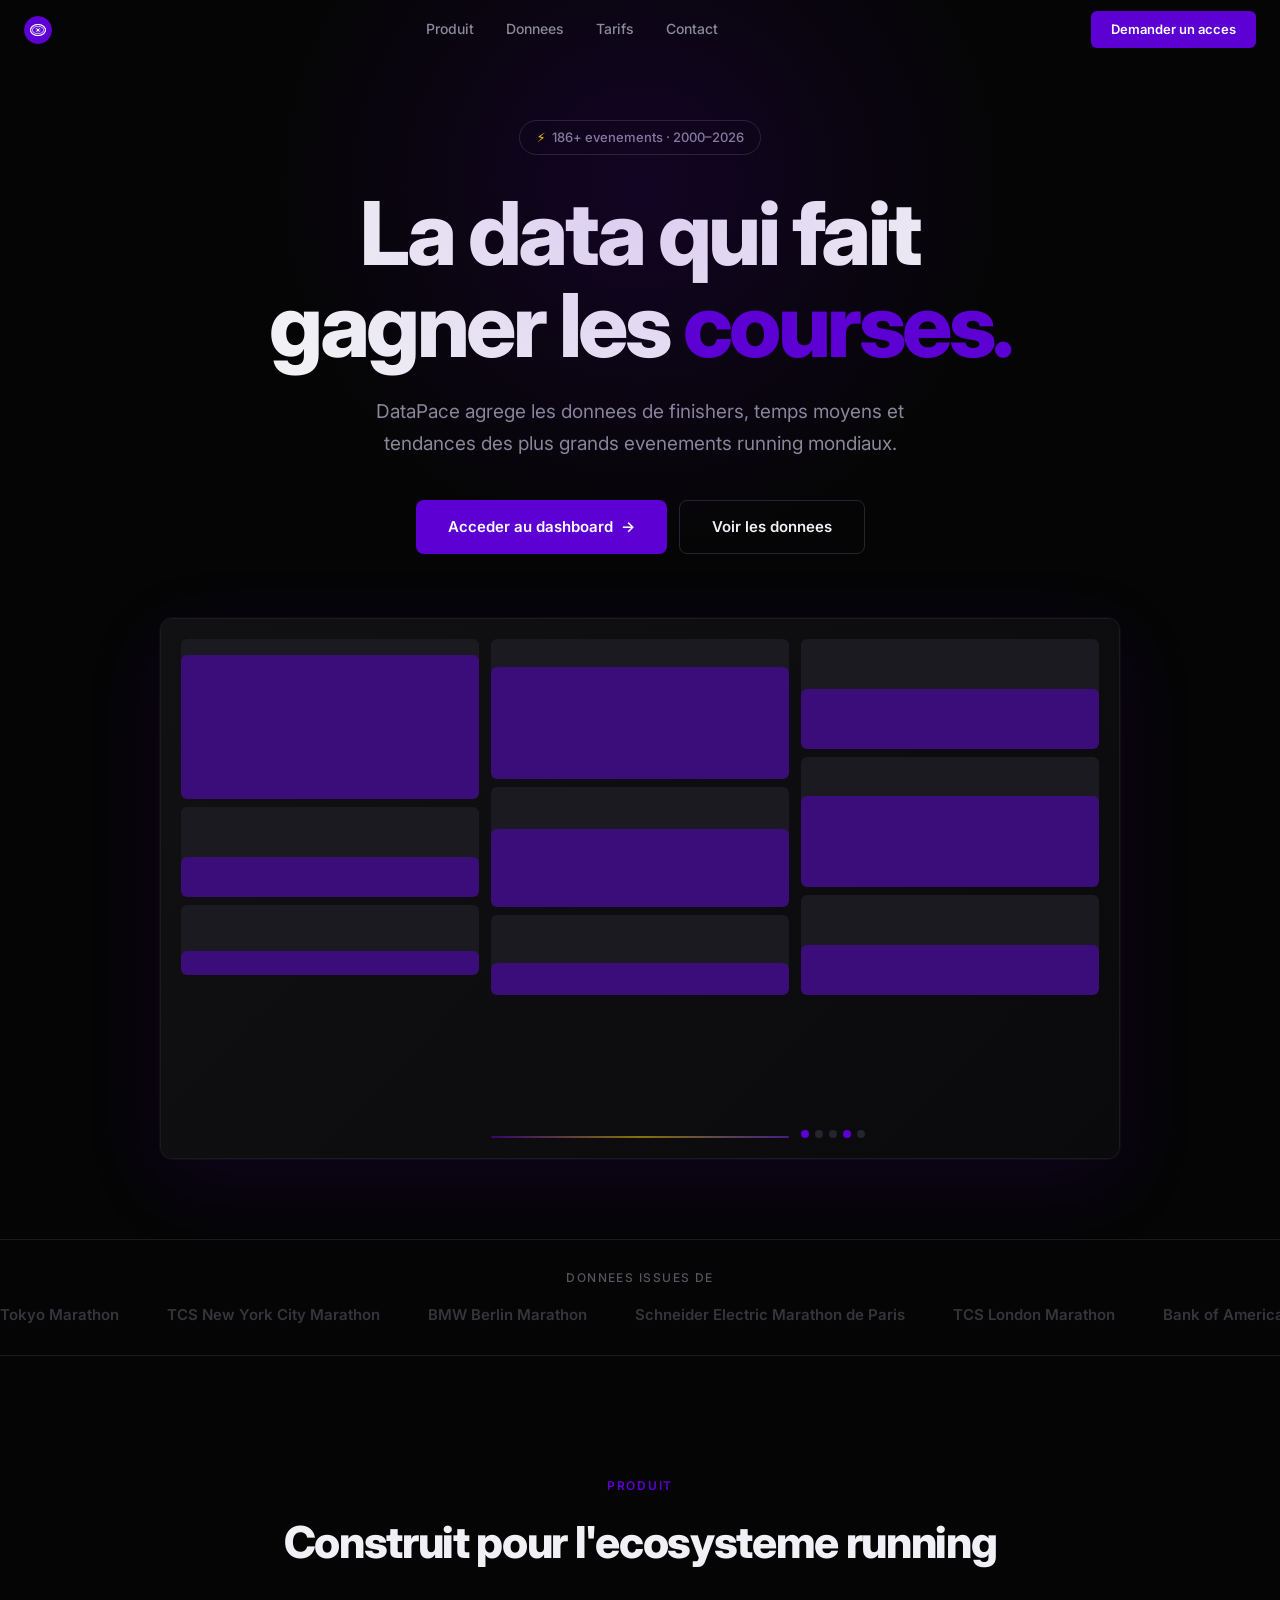
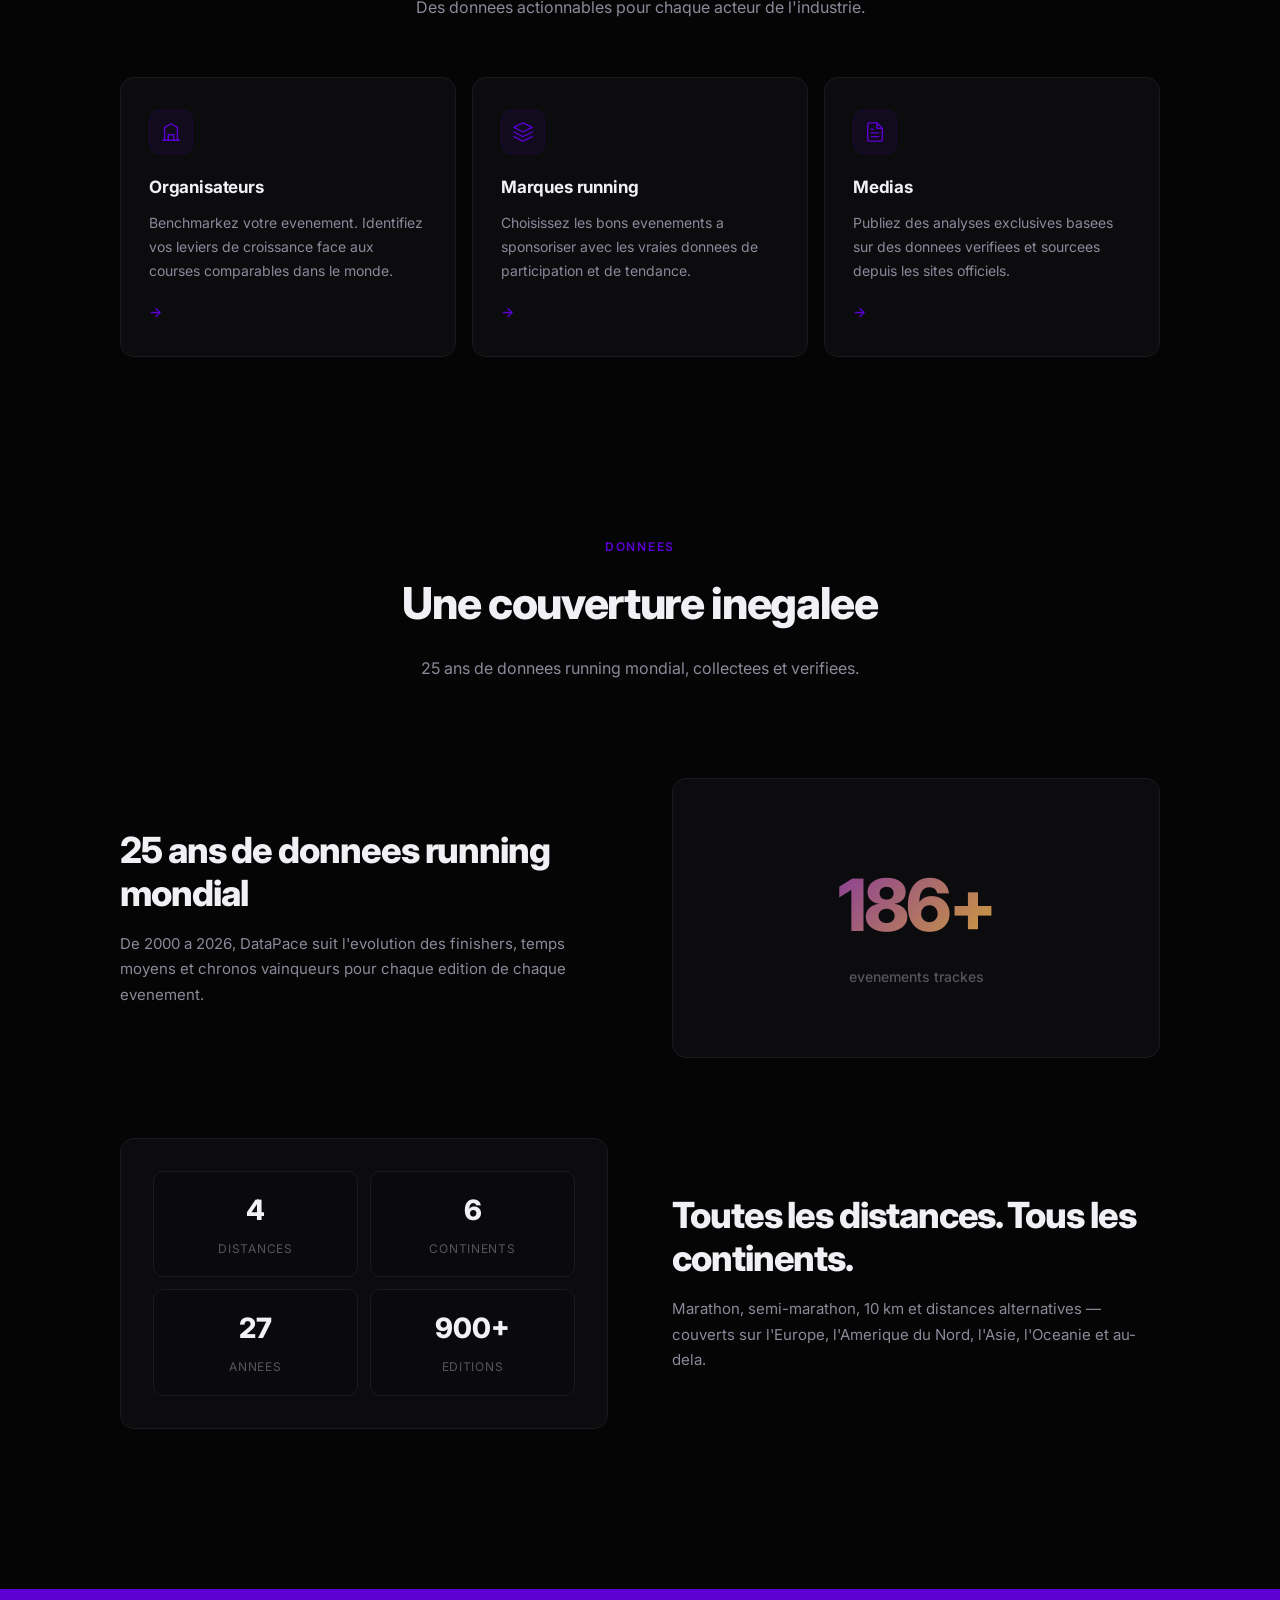
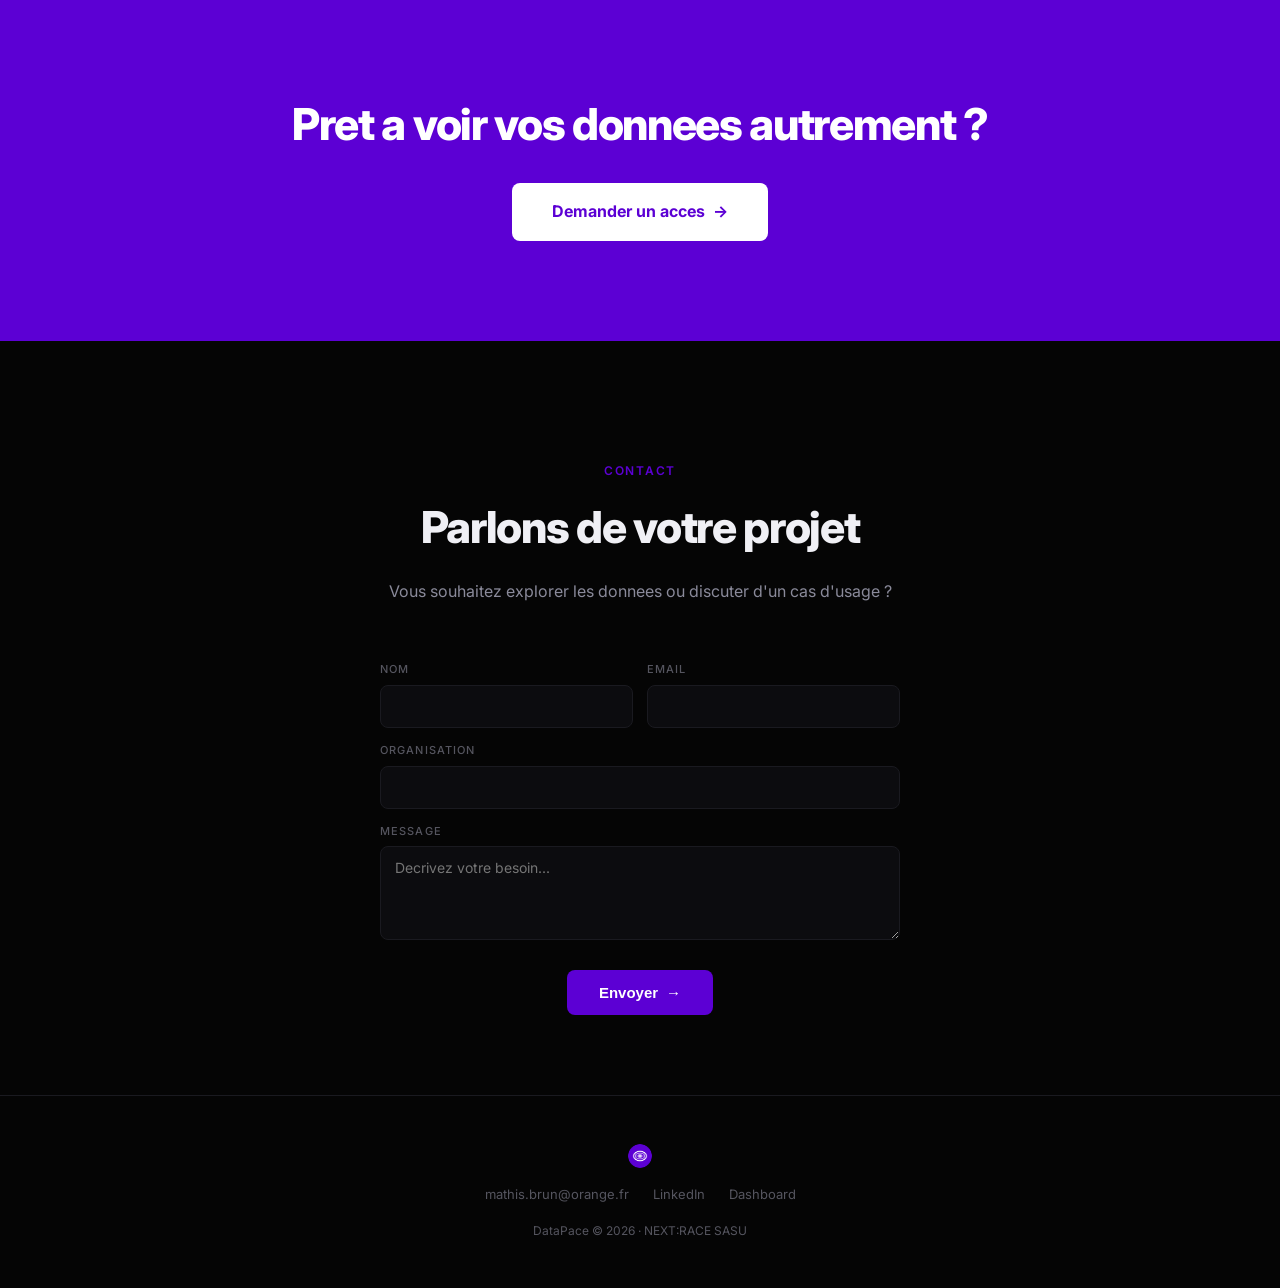
==== commit aac9e31a: "Logo primary (icône violette) partout: navbar + footer Co-Authored-By: Claude Opus 4.6 (1M context) " ====
--- a/index.html
+++ b/index.html
@@ -9,9 +9,8 @@
 <meta property="og:description" content="DataPace agrege les donnees de finishers, temps moyens et tendances des plus grands evenements running mondiaux.">
 <meta property="og:type" content="website">
 <meta property="og:url" content="https://mathbrn.github.io/datapace/">
-<link rel="preconnect" href="https://fonts.googleapis.com">
-<link rel="preconnect" href="https://fonts.gstatic.com" crossorigin>
-<link href="https://fonts.googleapis.com/css2?family=Inter:wght@400;500;600;700;800&display=swap" rel="stylesheet">
+<link rel="icon" href="assets/Logo_DataPace_primary.png" type="image/png">
+<link rel="stylesheet" href="shared/design-system.css">
 <style>
 :root{
   --bg:#050505;--bg2:#0a0a0c;--bg3:#111114;--card:#0c0c0f;
@@ -35,7 +34,7 @@
 /* ═══════ NAVBAR ═══════ */
 .nav{position:fixed;top:0;left:0;right:0;z-index:200;padding:0 24px;height:60px;display:flex;align-items:center;justify-content:space-between;transition:background .3s,border-color .3s;border-bottom:1px solid transparent;}
 .nav.scrolled{background:rgba(5,5,5,.82);backdrop-filter:blur(16px);-webkit-backdrop-filter:blur(16px);border-bottom-color:var(--border);}
-.nav-logo{height:28px;filter:invert(1);}
+.nav-logo{height:28px;border-radius:50%;}
 .nav-links{display:flex;gap:32px;font-size:14px;font-weight:500;color:var(--text2);}
 .nav-links a{transition:color .2s;}.nav-links a:hover{color:var(--text);}
 .nav-cta{background:var(--purple);color:#fff;padding:8px 20px;border-radius:6px;font-size:13px;font-weight:600;transition:all .25s;}
@@ -121,7 +120,7 @@
 
 /* ═══════ FOOTER ═══════ */
 .footer{padding:48px 24px;border-top:1px solid var(--border);text-align:center;}
-.footer-logo{height:24px;filter:invert(1);margin:0 auto 16px;}
+.footer-logo{height:24px;border-radius:50%;margin:0 auto 16px;}
 .footer-links{display:flex;justify-content:center;gap:24px;font-size:13px;color:var(--text3);flex-wrap:wrap;margin-bottom:16px;}
 .footer-links a{transition:color .2s;}.footer-links a:hover{color:var(--text);}
 .footer-copy{font-size:12px;color:var(--text3);}
@@ -131,7 +130,7 @@
 
 <!-- ═══ NAVBAR ═══ -->
 <nav class="nav" id="navbar">
-  <img src="assets/logo_DataPace_text.png" alt="DataPace" class="nav-logo">
+  <img src="assets/Logo_DataPace_primary.png" alt="DataPace" class="nav-logo">
   <div class="nav-links">
     <a href="#produit">Produit</a>
     <a href="#donnees">Donnees</a>
@@ -264,7 +263,7 @@
 
 <!-- ═══ FOOTER ═══ -->
 <footer class="footer">
-  <img src="assets/logo_DataPace_text.png" alt="DataPace" class="footer-logo">
+  <img src="assets/Logo_DataPace_primary.png" alt="DataPace" class="footer-logo">
   <div class="footer-links">
     <a href="mailto:mathis.brun@orange.fr">mathis.brun@orange.fr</a>
     <a href="https://www.linkedin.com/in/mathis-brun/" target="_blank">LinkedIn</a>
--- a/shared/design-system.css
+++ b/shared/design-system.css
@@ -0,0 +1,279 @@
+/* ═══════════════════════════════════════════════
+   DataPace Design System
+   Shared tokens, components, and utilities
+   ═══════════════════════════════════════════════ */
+
+/* ── Google Fonts ── */
+@import url('https://fonts.googleapis.com/css2?family=Inter:wght@400;500;600;700;800&display=swap');
+
+/* ── Tokens ── */
+:root {
+  /* Background */
+  --dp-bg: #080808;
+  --dp-bg2: #0e0e11;
+  --dp-bg3: #141418;
+  --dp-bg4: #1a1a20;
+  --dp-card: #0c0c0f;
+
+  /* Border */
+  --dp-border: #1a1a20;
+  --dp-border2: #252530;
+
+  /* Text */
+  --dp-text: #f0f0f5;
+  --dp-text2: #8a8a9a;
+  --dp-text3: #55555f;
+
+  /* Brand */
+  --dp-purple: #5C00D4;
+  --dp-purple2: #7B2FFF;
+  --dp-purple-soft: rgba(92,0,212,.08);
+  --dp-purple-glow: rgba(92,0,212,.15);
+  --dp-yellow: #FCDB00;
+  --dp-green: #22C55E;
+  --dp-red: #EF4444;
+  --dp-blue: #38BDF8;
+  --dp-orange: #FF8A50;
+  --dp-pink: #F472B6;
+  --dp-teal: #5CDFA0;
+
+  /* Spacing */
+  --dp-space-xs: 4px;
+  --dp-space-sm: 8px;
+  --dp-space-md: 16px;
+  --dp-space-lg: 24px;
+  --dp-space-xl: 40px;
+  --dp-space-2xl: 64px;
+
+  /* Radius */
+  --dp-radius-sm: 6px;
+  --dp-radius-md: 10px;
+  --dp-radius-lg: 14px;
+  --dp-radius-pill: 100px;
+
+  /* Shadows */
+  --dp-shadow-sm: 0 2px 8px rgba(0,0,0,.2);
+  --dp-shadow-md: 0 8px 24px rgba(0,0,0,.3);
+  --dp-shadow-purple: 0 8px 30px rgba(92,0,212,.25);
+  --dp-shadow-glow: 0 0 40px rgba(92,0,212,.15);
+
+  /* Typography */
+  --dp-font: 'Inter', system-ui, -apple-system, sans-serif;
+  --dp-font-mono: 'JetBrains Mono', 'Fira Code', monospace;
+}
+
+/* ── Light theme overrides ── */
+[data-theme="light"] {
+  --dp-bg: #f5f5f8;
+  --dp-bg2: #ebebf0;
+  --dp-bg3: #e0e0e8;
+  --dp-bg4: #d5d5dd;
+  --dp-card: #f0f0f5;
+  --dp-border: #c8c8d0;
+  --dp-border2: #b8b8c0;
+  --dp-text: #1a1a21;
+  --dp-text2: #3d3d4e;
+  --dp-text3: #63636e;
+  --dp-purple: #5C00D4;
+  --dp-purple2: #4800A8;
+  --dp-purple-soft: rgba(92,0,212,.06);
+  --dp-yellow: #A88F00;
+}
+
+/* ── Reset ── */
+*, *::before, *::after { box-sizing: border-box; margin: 0; padding: 0; }
+html { scroll-behavior: smooth; }
+body {
+  font-family: var(--dp-font);
+  -webkit-font-smoothing: antialiased;
+  -moz-osx-font-smoothing: grayscale;
+  line-height: 1.6;
+  overflow-x: hidden;
+}
+a { color: inherit; text-decoration: none; }
+img { display: block; max-width: 100%; }
+
+/* ═══ NAVBAR ═══ */
+.dp-nav {
+  position: fixed; top: 0; left: 0; right: 0; z-index: 200;
+  height: 56px; padding: 0 24px;
+  display: flex; align-items: center; justify-content: space-between;
+  background: rgba(8,8,8,.65);
+  backdrop-filter: blur(16px); -webkit-backdrop-filter: blur(16px);
+  border-bottom: 1px solid var(--dp-border);
+  transition: background .3s;
+}
+.dp-nav-logo { height: 28px; border-radius: 50%; }
+.dp-nav-center { display: flex; gap: 28px; font-size: 13px; font-weight: 500; color: var(--dp-text2); }
+.dp-nav-center a { transition: color .2s; }
+.dp-nav-center a:hover { color: var(--dp-text); }
+.dp-nav-right { display: flex; align-items: center; gap: 12px; }
+@media(max-width:768px) { .dp-nav-center { display: none; } }
+
+/* ═══ BUTTONS ═══ */
+.dp-btn {
+  display: inline-flex; align-items: center; gap: 8px;
+  font-family: var(--dp-font); font-size: 13px; font-weight: 600;
+  padding: 8px 20px; border-radius: var(--dp-radius-sm);
+  border: none; cursor: pointer; transition: all .25s;
+  text-decoration: none; white-space: nowrap;
+}
+.dp-btn-primary {
+  background: var(--dp-purple); color: #fff;
+}
+.dp-btn-primary:hover {
+  background: var(--dp-purple2); transform: translateY(-1px);
+  box-shadow: var(--dp-shadow-purple);
+}
+.dp-btn-ghost {
+  background: transparent; color: var(--dp-text);
+  border: 1px solid var(--dp-border2);
+}
+.dp-btn-ghost:hover {
+  border-color: var(--dp-text3); background: rgba(255,255,255,.03);
+}
+.dp-btn-lg { padding: 14px 32px; font-size: 15px; border-radius: 8px; }
+.dp-btn-white { background: #fff; color: var(--dp-purple); }
+.dp-btn-white:hover { transform: translateY(-2px); box-shadow: var(--dp-shadow-md); }
+
+/* ═══ BADGES / PILLS ═══ */
+.dp-badge {
+  display: inline-flex; align-items: center; gap: 4px;
+  font-size: 11px; font-weight: 500; padding: 3px 10px;
+  border-radius: var(--dp-radius-pill); white-space: nowrap;
+}
+.dp-badge-purple { background: var(--dp-purple-soft); color: var(--dp-purple2); border: 1px solid rgba(92,0,212,.12); }
+.dp-badge-yellow { background: rgba(252,219,0,.1); color: var(--dp-yellow); }
+.dp-badge-blue { background: rgba(56,189,248,.1); color: var(--dp-blue); }
+.dp-badge-orange { background: rgba(255,138,80,.1); color: var(--dp-orange); }
+.dp-badge-pink { background: rgba(244,114,182,.1); color: var(--dp-pink); }
+.dp-badge-teal { background: rgba(92,223,160,.1); color: var(--dp-teal); }
+
+/* ═══ CARDS ═══ */
+.dp-card {
+  background: var(--dp-card);
+  border: 1px solid var(--dp-border);
+  border-radius: var(--dp-radius-lg);
+  padding: var(--dp-space-lg);
+  transition: all .3s ease;
+}
+.dp-card:hover {
+  border-color: var(--dp-purple);
+  transform: translateY(-3px);
+  box-shadow: 0 12px 40px rgba(92,0,212,.08);
+}
+
+/* ═══ INPUTS ═══ */
+.dp-input, .dp-select, .dp-textarea {
+  font-family: var(--dp-font);
+  font-size: 13px; color: var(--dp-text);
+  background: var(--dp-bg);
+  border: 1px solid var(--dp-border);
+  border-radius: var(--dp-radius-sm);
+  padding: 8px 12px;
+  outline: none;
+  transition: border-color .2s, box-shadow .2s;
+}
+.dp-input:focus, .dp-select:focus, .dp-textarea:focus {
+  border-color: var(--dp-purple);
+  box-shadow: 0 0 0 3px rgba(92,0,212,.1);
+}
+.dp-input::placeholder, .dp-textarea::placeholder { color: var(--dp-text3); }
+.dp-select { cursor: pointer; }
+.dp-textarea { resize: vertical; min-height: 80px; }
+.dp-label {
+  display: block; font-size: 10px; font-weight: 500;
+  text-transform: uppercase; letter-spacing: .1em;
+  color: var(--dp-text3); margin-bottom: 6px;
+}
+
+/* ═══ METRICS ═══ */
+.dp-metric {
+  background: var(--dp-bg2);
+  border: 1px solid var(--dp-border);
+  border-radius: var(--dp-radius-md);
+  padding: 14px 16px;
+}
+.dp-metric-label {
+  font-size: 10px; font-weight: 500;
+  text-transform: uppercase; letter-spacing: .08em;
+  color: var(--dp-text3);
+}
+.dp-metric-value {
+  font-size: 22px; font-weight: 700;
+  color: var(--dp-text); margin-top: 4px;
+}
+.dp-metric-sub {
+  font-size: 11px; color: var(--dp-text3); margin-top: 2px;
+}
+
+/* ═══ SECTION LABELS ═══ */
+.dp-section-label {
+  font-size: 11px; font-weight: 600;
+  text-transform: uppercase; letter-spacing: .12em;
+  color: var(--dp-purple); margin-bottom: 8px;
+}
+.dp-section-title {
+  font-size: clamp(24px, 3vw, 36px);
+  font-weight: 800; letter-spacing: -.03em;
+}
+
+/* ═══ TABS (pill style) ═══ */
+.dp-tabs {
+  display: flex; gap: 6px; padding: 4px;
+  background: var(--dp-bg2); border-radius: var(--dp-radius-md);
+  border: 1px solid var(--dp-border);
+  overflow-x: auto; scrollbar-width: none;
+  margin-bottom: var(--dp-space-lg);
+}
+.dp-tabs::-webkit-scrollbar { display: none; }
+.dp-tab {
+  padding: 8px 16px; font-size: 12px; font-weight: 500;
+  color: var(--dp-text3); cursor: pointer;
+  border-radius: var(--dp-radius-sm);
+  white-space: nowrap; transition: all .2s;
+  letter-spacing: .02em;
+}
+.dp-tab.active {
+  background: var(--dp-purple); color: #fff;
+}
+.dp-tab:hover:not(.active) {
+  color: var(--dp-text); background: var(--dp-bg3);
+}
+
+/* ═══ ANIMATIONS ═══ */
+@keyframes dp-fadeUp {
+  from { opacity: 0; transform: translateY(24px); }
+  to { opacity: 1; transform: translateY(0); }
+}
+@keyframes dp-fadeIn {
+  from { opacity: 0; }
+  to { opacity: 1; }
+}
+.dp-reveal {
+  opacity: 0; transform: translateY(24px);
+  transition: opacity .7s cubic-bezier(.22,1,.36,1), transform .7s cubic-bezier(.22,1,.36,1);
+}
+.dp-reveal.visible { opacity: 1; transform: none; }
+
+/* ═══ FOOTER ═══ */
+.dp-footer {
+  padding: 40px 24px;
+  border-top: 1px solid var(--dp-border);
+  text-align: center;
+}
+.dp-footer-logo { height: 24px; border-radius: 50%; margin: 0 auto 14px; }
+.dp-footer-links {
+  display: flex; justify-content: center; gap: 20px;
+  font-size: 12px; color: var(--dp-text3);
+  flex-wrap: wrap; margin-bottom: 12px;
+}
+.dp-footer-links a { transition: color .2s; }
+.dp-footer-links a:hover { color: var(--dp-text); }
+.dp-footer-copy { font-size: 11px; color: var(--dp-text3); }
+
+/* ═══ UTILITY ═══ */
+.dp-container { max-width: 1120px; margin: 0 auto; padding: 0 24px; }
+.dp-text-center { text-align: center; }
+.dp-text-muted { color: var(--dp-text2); }
+.dp-text-small { font-size: 12px; }
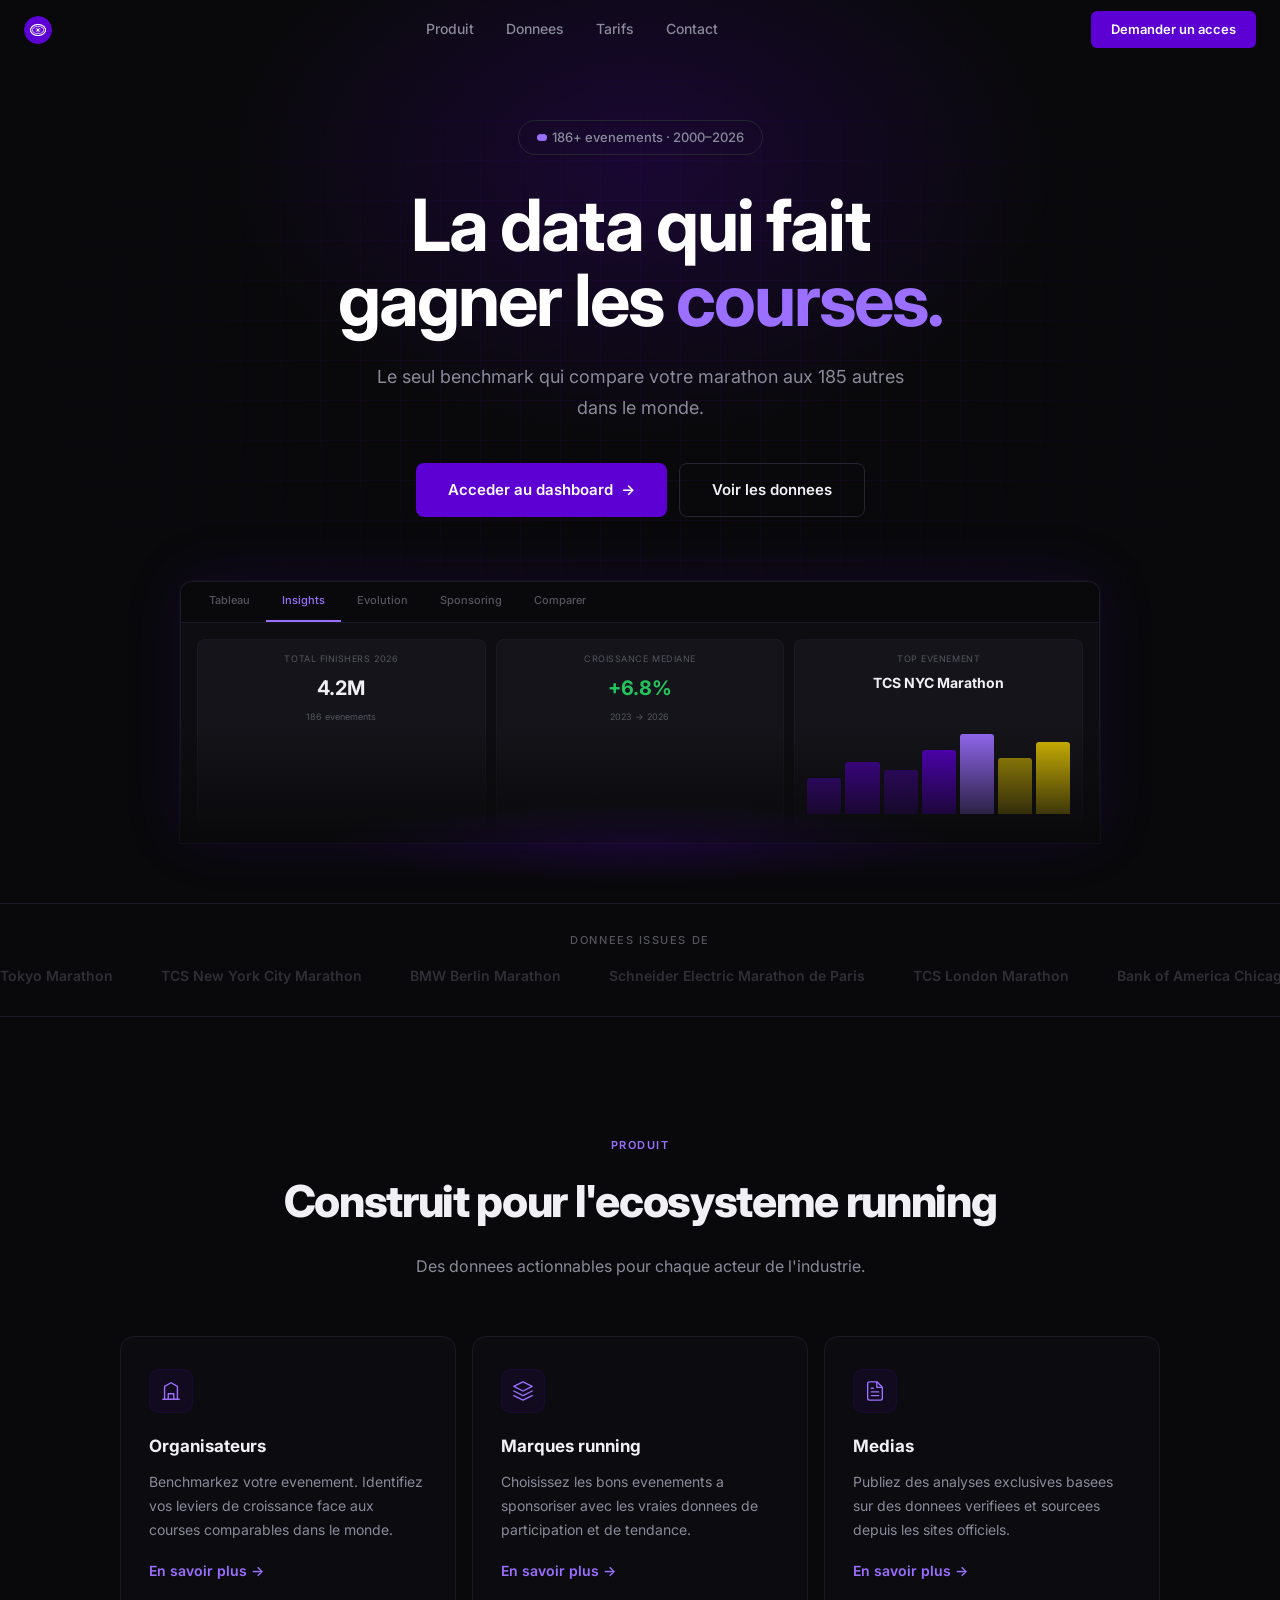
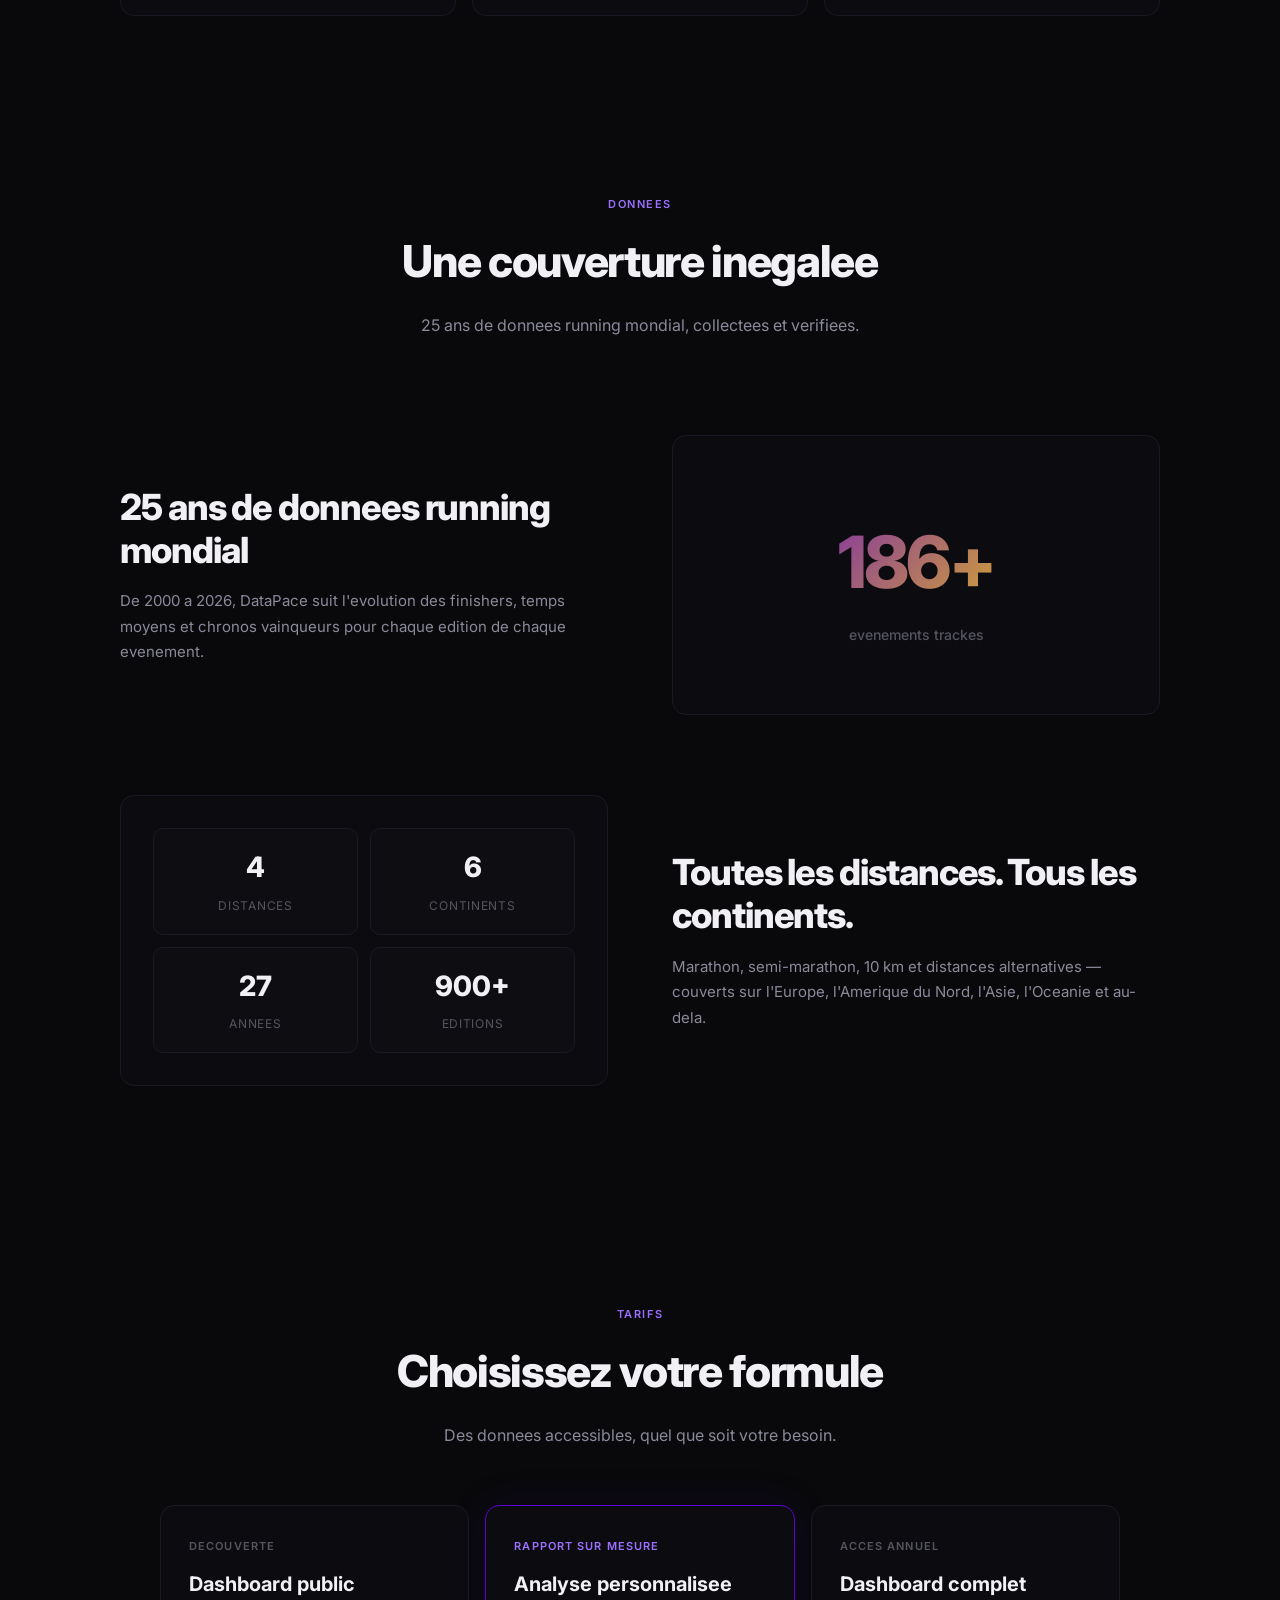
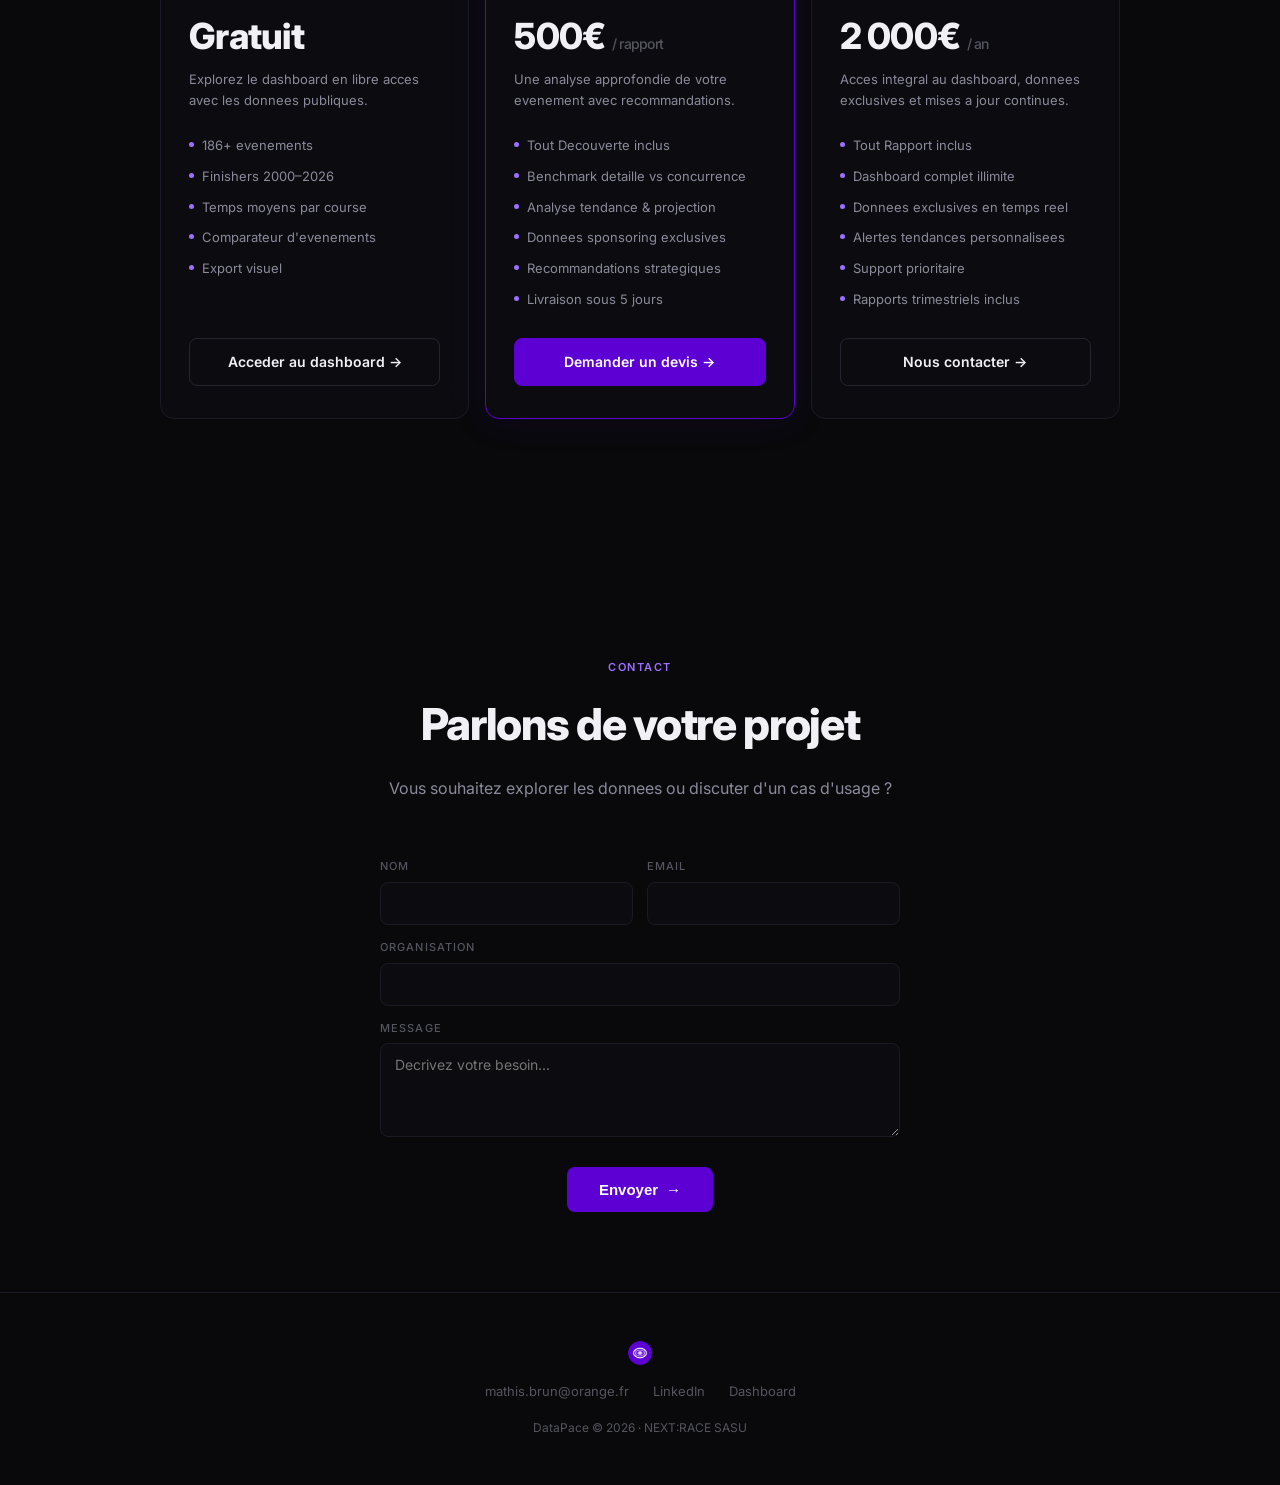
==== commit a4ceb929: "Landing page: hero Linear/Vercel, section tarifs, fixes Hero refait style Linear/Vercel: - Fond #090" ====
--- a/index.html
+++ b/index.html
@@ -3,20 +3,25 @@
 <head>
 <meta charset="UTF-8">
 <meta name="viewport" content="width=device-width, initial-scale=1.0">
-<title>DataPace — La data qui fait gagner les courses</title>
+<title>DataPace</title>
 <meta name="description" content="DataPace agrege les donnees de finishers, temps moyens et tendances des plus grands evenements running mondiaux. 186+ evenements, 2000-2026.">
 <meta property="og:title" content="DataPace — La data qui fait gagner les courses">
 <meta property="og:description" content="DataPace agrege les donnees de finishers, temps moyens et tendances des plus grands evenements running mondiaux.">
 <meta property="og:type" content="website">
 <meta property="og:url" content="https://mathbrn.github.io/datapace/">
+<meta http-equiv="X-Content-Type-Options" content="nosniff">
+<meta http-equiv="X-Frame-Options" content="SAMEORIGIN">
+<meta name="referrer" content="strict-origin-when-cross-origin">
 <link rel="icon" href="assets/Logo_DataPace_primary.png" type="image/png">
-<link rel="stylesheet" href="shared/design-system.css">
+<link rel="preconnect" href="https://fonts.googleapis.com">
+<link rel="preconnect" href="https://fonts.gstatic.com" crossorigin>
+<link href="https://fonts.googleapis.com/css2?family=Inter:wght@400;500;600;700;800&display=swap" rel="stylesheet">
 <style>
 :root{
-  --bg:#050505;--bg2:#0a0a0c;--bg3:#111114;--card:#0c0c0f;
-  --border:#1a1a20;--border2:#252530;
+  --bg:#09090b;--bg2:#0e0e12;--bg3:#14141a;--card:#0c0c10;
+  --border:#1a1a24;--border2:#252532;
   --text:#f0f0f5;--text2:#8a8a9a;--text3:#55555f;
-  --purple:#5C00D4;--purple2:#7B2FFF;--purple-glow:rgba(92,0,212,.15);
+  --purple:#5C00D4;--purple2:#7B2FFF;--purple-soft:#9B6FFF;
   --yellow:#FCDB00;
 }
 *{box-sizing:border-box;margin:0;padding:0;}
@@ -26,14 +31,23 @@
 img{display:block;max-width:100%;}
 .container{max-width:1120px;margin:0 auto;padding:0 24px;}
 
-/* ── Fade-in on scroll ── */
+/* Fade-in on scroll */
 .reveal{opacity:0;transform:translateY(28px);transition:opacity .7s cubic-bezier(.22,1,.36,1),transform .7s cubic-bezier(.22,1,.36,1);}
 .reveal.visible{opacity:1;transform:none;}
 .reveal-d1{transition-delay:.1s;}.reveal-d2{transition-delay:.2s;}.reveal-d3{transition-delay:.3s;}
 
-/* ═══════ NAVBAR ═══════ */
+/* Sequential hero fade-in */
+@keyframes hero-in{from{opacity:0;transform:translateY(20px)}to{opacity:1;transform:none}}
+.hero-seq{opacity:0;animation:hero-in .7s cubic-bezier(.22,1,.36,1) forwards;}
+.hero-seq-1{animation-delay:.1s}
+.hero-seq-2{animation-delay:.25s}
+.hero-seq-3{animation-delay:.4s}
+.hero-seq-4{animation-delay:.55s}
+.hero-seq-5{animation-delay:.75s}
+
+/* ====== NAVBAR ====== */
 .nav{position:fixed;top:0;left:0;right:0;z-index:200;padding:0 24px;height:60px;display:flex;align-items:center;justify-content:space-between;transition:background .3s,border-color .3s;border-bottom:1px solid transparent;}
-.nav.scrolled{background:rgba(5,5,5,.82);backdrop-filter:blur(16px);-webkit-backdrop-filter:blur(16px);border-bottom-color:var(--border);}
+.nav.scrolled{background:rgba(9,9,11,.85);backdrop-filter:blur(16px);-webkit-backdrop-filter:blur(16px);border-bottom-color:var(--border);}
 .nav-logo{height:28px;border-radius:50%;}
 .nav-links{display:flex;gap:32px;font-size:14px;font-weight:500;color:var(--text2);}
 .nav-links a{transition:color .2s;}.nav-links a:hover{color:var(--text);}
@@ -41,63 +55,77 @@
 .nav-cta:hover{background:var(--purple2);transform:translateY(-1px);}
 @media(max-width:768px){.nav-links{display:none;}}
 
-/* ═══════ HERO ═══════ */
-.hero{min-height:100vh;display:flex;flex-direction:column;align-items:center;justify-content:center;text-align:center;padding:120px 24px 80px;position:relative;overflow:hidden;}
-.hero-glow{position:absolute;top:15%;left:50%;transform:translate(-50%,-50%);width:800px;height:800px;background:radial-gradient(circle,var(--purple-glow),transparent 65%);pointer-events:none;}
-.hero-badge{display:inline-flex;align-items:center;gap:6px;padding:6px 16px;border:1px solid var(--border2);border-radius:100px;font-size:13px;font-weight:500;color:var(--text2);margin-bottom:32px;}
-.hero-badge span{color:var(--yellow);}
-.hero-h1{font-size:clamp(40px,8vw,88px);font-weight:800;line-height:1.05;letter-spacing:-.04em;margin-bottom:24px;max-width:820px;}
-.hero-h1 em{font-style:normal;color:var(--purple);}
-.hero-p{font-size:clamp(16px,1.8vw,19px);color:var(--text2);max-width:560px;margin-bottom:40px;line-height:1.7;font-weight:400;}
+/* ====== HERO ====== */
+.hero{min-height:100vh;display:flex;flex-direction:column;align-items:center;justify-content:center;text-align:center;padding:120px 24px 60px;position:relative;overflow:hidden;}
+/* Grid background */
+.hero::before{content:'';position:absolute;inset:0;background-image:linear-gradient(rgba(92,0,212,.08) 1px,transparent 1px),linear-gradient(90deg,rgba(92,0,212,.08) 1px,transparent 1px);background-size:40px 40px;pointer-events:none;mask-image:radial-gradient(ellipse 70% 60% at 50% 40%,#000 30%,transparent 70%);-webkit-mask-image:radial-gradient(ellipse 70% 60% at 50% 40%,#000 30%,transparent 70%);}
+/* Glow */
+.hero-glow{position:absolute;top:18%;left:50%;transform:translate(-50%,-50%);width:900px;height:600px;background:radial-gradient(ellipse,rgba(92,0,212,.2) 0%,transparent 65%);pointer-events:none;}
+/* Badge */
+.hero-badge{display:inline-flex;align-items:center;gap:8px;padding:6px 18px;border:1px solid var(--border2);border-radius:100px;font-size:13px;font-weight:500;color:var(--text2);margin-bottom:32px;position:relative;}
+.hero-badge-dot{width:7px;height:7px;border-radius:50%;background:var(--purple-soft);flex-shrink:0;}
+.hero-badge-dot::after{content:'';position:absolute;width:7px;height:7px;border-radius:50%;background:var(--purple-soft);animation:badge-pulse 2s ease-in-out infinite;}
+@keyframes badge-pulse{0%,100%{opacity:1;transform:scale(1)}50%{opacity:0;transform:scale(2.5)}}
+/* H1 */
+.hero-h1{font-size:72px;font-weight:700;line-height:1.05;letter-spacing:-2px;margin-bottom:24px;max-width:780px;color:#fff;}
+.hero-h1 em{font-style:normal;color:var(--purple-soft);}
+@media(max-width:768px){.hero-h1{font-size:clamp(36px,8vw,56px);letter-spacing:-1px;}}
+/* Subtitle */
+.hero-p{font-size:18px;color:var(--text2);max-width:540px;margin-bottom:40px;line-height:1.7;font-weight:400;}
+@media(max-width:768px){.hero-p{font-size:16px;}}
+/* Buttons */
 .hero-btns{display:flex;gap:12px;flex-wrap:wrap;justify-content:center;}
 .btn-primary{background:var(--purple);color:#fff;padding:14px 32px;border-radius:8px;font-size:15px;font-weight:600;display:inline-flex;align-items:center;gap:8px;transition:all .3s;border:none;cursor:pointer;}
-.btn-primary:hover{background:var(--purple2);transform:translateY(-2px);box-shadow:0 8px 30px rgba(92,0,212,.3);}
+.btn-primary:hover{background:var(--purple2);transform:translateY(-2px);box-shadow:0 8px 30px rgba(92,0,212,.35);}
 .btn-ghost{background:transparent;color:var(--text);padding:14px 32px;border-radius:8px;font-size:15px;font-weight:600;border:1px solid var(--border2);display:inline-flex;align-items:center;gap:8px;transition:all .3s;cursor:pointer;}
 .btn-ghost:hover{border-color:var(--text3);background:rgba(255,255,255,.03);}
-.hero-visual{margin-top:64px;width:100%;max-width:960px;position:relative;}
-.hero-frame{border-radius:12px;border:1px solid var(--border);overflow:hidden;box-shadow:0 24px 80px rgba(92,0,212,.12),0 0 0 1px rgba(255,255,255,.03);background:var(--bg2);}
-.hero-mockup{width:100%;aspect-ratio:16/9;background:linear-gradient(135deg,var(--bg3) 0%,var(--bg2) 100%);position:relative;overflow:hidden;padding:20px;display:grid;grid-template-columns:1fr 1fr 1fr;gap:12px;}
-.mock-col{display:flex;flex-direction:column;gap:8px;}
-.mock-bar{border-radius:6px;background:var(--border);position:relative;overflow:hidden;}
-.mock-bar::after{content:'';position:absolute;left:0;bottom:0;width:100%;background:var(--purple);opacity:.5;border-radius:6px;}
-.mock-bar.b1{height:120px;}.mock-bar.b1::after{height:65%;}
-.mock-bar.b2{height:90px;}.mock-bar.b2::after{height:45%;}
-.mock-bar.b3{height:140px;}.mock-bar.b3::after{height:80%;}
-.mock-bar.b4{height:70px;}.mock-bar.b4::after{height:35%;}
-.mock-bar.b5{height:110px;}.mock-bar.b5::after{height:55%;}
-.mock-bar.b6{height:160px;}.mock-bar.b6::after{height:90%;}
-.mock-bar.b7{height:80px;}.mock-bar.b7::after{height:40%;}
-.mock-bar.b8{height:130px;}.mock-bar.b8::after{height:70%;}
-.mock-bar.b9{height:100px;}.mock-bar.b9::after{height:50%;}
-.mock-line{height:2px;background:linear-gradient(90deg,var(--purple),var(--yellow),var(--purple2));border-radius:2px;opacity:.5;margin-top:auto;}
-.mock-dots{display:flex;gap:6px;margin-top:auto;}
-.mock-dot{width:8px;height:8px;border-radius:50%;background:var(--border2);}
-.mock-dot.active{background:var(--purple);}
-
-/* ═══════ LOGOS BANNER ═══════ */
+
+/* ====== DASHBOARD MOCKUP ====== */
+.hero-mockup-wrap{margin-top:64px;width:100%;max-width:920px;position:relative;}
+.hero-mockup-frame{border-radius:12px 12px 0 0;border:1px solid var(--border);border-bottom:none;overflow:hidden;background:var(--bg2);box-shadow:0 -4px 60px rgba(92,0,212,.12),0 0 0 1px rgba(255,255,255,.03);}
+/* Fake tabs bar */
+.mock-tabs{display:flex;gap:0;border-bottom:1px solid var(--border);background:var(--bg);padding:0 12px;}
+.mock-tab{padding:10px 16px;font-size:11px;font-weight:500;color:var(--text3);border-bottom:2px solid transparent;transition:all .2s;}
+.mock-tab.active{color:var(--purple-soft);border-bottom-color:var(--purple-soft);}
+/* Fake dashboard body */
+.mock-body{padding:16px;display:grid;grid-template-columns:1fr 1fr 1fr;gap:10px;min-height:220px;}
+.mock-card{background:var(--bg3);border:1px solid var(--border);border-radius:8px;padding:12px;display:flex;flex-direction:column;gap:6px;}
+.mock-card-label{font-size:9px;color:var(--text3);text-transform:uppercase;letter-spacing:.06em;}
+.mock-card-val{font-size:20px;font-weight:700;color:var(--text);}
+.mock-card-sub{font-size:9px;color:var(--text3);}
+/* Fake chart bars */
+.mock-bars{display:flex;align-items:flex-end;gap:4px;height:80px;margin-top:auto;}
+.mock-bar{flex:1;border-radius:3px 3px 0 0;transition:height .3s;}
+/* Bottom fade */
+.hero-mockup-fade{position:absolute;bottom:0;left:0;right:0;height:120px;background:linear-gradient(to top,var(--bg) 0%,transparent 100%);pointer-events:none;}
+/* Purple glow under mockup */
+.hero-mockup-glow{position:absolute;bottom:-40px;left:50%;transform:translateX(-50%);width:70%;height:80px;background:radial-gradient(ellipse,rgba(92,0,212,.15) 0%,transparent 70%);pointer-events:none;}
+@media(max-width:768px){.mock-body{grid-template-columns:1fr 1fr;}.mock-card:nth-child(3){display:none;}}
+
+/* ====== LOGOS BANNER ====== */
 .logos-section{border-top:1px solid var(--border);border-bottom:1px solid var(--border);padding:28px 0;overflow:hidden;position:relative;}
-.logos-label{text-align:center;font-size:12px;text-transform:uppercase;letter-spacing:.12em;color:var(--text3);margin-bottom:16px;font-weight:500;}
+.logos-label{text-align:center;font-size:11px;text-transform:uppercase;letter-spacing:.14em;color:var(--text3);margin-bottom:16px;font-weight:500;}
 .logos-track{display:flex;gap:48px;animation:scroll-x 30s linear infinite;width:max-content;}
-.logos-track span{font-size:15px;font-weight:600;color:var(--text3);white-space:nowrap;opacity:.6;}
-@keyframes scroll-x{0%{transform:translateX(0);}100%{transform:translateX(-50%);}}
-
-/* ═══════ POUR QUI ═══════ */
+.logos-track span{font-size:14px;font-weight:600;color:var(--text3);white-space:nowrap;opacity:.5;}
+@keyframes scroll-x{0%{transform:translateX(0)}100%{transform:translateX(-50%)}}
+
+/* ====== SECTIONS ====== */
 .section{padding:120px 24px;}
-.section-label{font-size:12px;text-transform:uppercase;letter-spacing:.14em;color:var(--purple);font-weight:600;text-align:center;margin-bottom:12px;}
+.section-label{font-size:11px;text-transform:uppercase;letter-spacing:.14em;color:var(--purple-soft);font-weight:600;text-align:center;margin-bottom:12px;}
 .section-h2{font-size:clamp(28px,4vw,44px);font-weight:800;text-align:center;letter-spacing:-.03em;margin-bottom:16px;}
 .section-p{text-align:center;color:var(--text2);font-size:16px;max-width:520px;margin:0 auto 56px;line-height:1.7;}
 .cards{display:grid;grid-template-columns:repeat(3,1fr);gap:16px;max-width:1040px;margin:0 auto;}
 @media(max-width:768px){.cards{grid-template-columns:1fr;max-width:440px;}}
-.card{background:var(--card);border:1px solid var(--border);border-radius:14px;padding:32px 28px;transition:all .35s ease;position:relative;}
+.card{background:var(--card);border:1px solid var(--border);border-radius:14px;padding:32px 28px;transition:all .35s;position:relative;}
 .card:hover{border-color:var(--purple);transform:translateY(-4px);box-shadow:0 16px 48px rgba(92,0,212,.08);}
 .card-icon{width:44px;height:44px;border-radius:10px;background:rgba(92,0,212,.08);border:1px solid rgba(92,0,212,.12);display:flex;align-items:center;justify-content:center;margin-bottom:20px;}
-.card-icon svg{width:22px;height:22px;stroke:var(--purple);fill:none;stroke-width:1.5;stroke-linecap:round;stroke-linejoin:round;}
-.card h3{font-size:17px;font-weight:700;margin-bottom:10px;letter-spacing:-.01em;}
+.card-icon svg{width:22px;height:22px;stroke:var(--purple-soft);fill:none;stroke-width:1.5;stroke-linecap:round;stroke-linejoin:round;}
+.card h3{font-size:17px;font-weight:700;margin-bottom:10px;}
 .card p{font-size:14px;color:var(--text2);line-height:1.7;margin-bottom:16px;}
-.card-arrow{font-size:14px;color:var(--purple);font-weight:600;display:inline-flex;align-items:center;gap:4px;transition:gap .2s;}
+.card-arrow{font-size:14px;color:var(--purple-soft);font-weight:600;display:inline-flex;align-items:center;gap:4px;transition:gap .2s;}
 .card:hover .card-arrow{gap:8px;}
 
-/* ═══════ DATA SECTION ═══════ */
+/* ====== DATA SECTION ====== */
 .data-row{display:grid;grid-template-columns:1fr 1fr;gap:64px;align-items:center;max-width:1040px;margin:0 auto;padding:40px 0;}
 @media(max-width:768px){.data-row{grid-template-columns:1fr;gap:40px;}}
 .data-row.reverse{direction:rtl;}.data-row.reverse>*{direction:ltr;}
@@ -112,13 +140,31 @@
 .data-geo-item strong{display:block;font-size:28px;font-weight:800;color:var(--text);margin-bottom:2px;}
 .data-geo-item span{font-size:12px;color:var(--text3);text-transform:uppercase;letter-spacing:.06em;}
 
-/* ═══════ CTA FINAL ═══════ */
-.cta-section{background:var(--purple);padding:100px 24px;text-align:center;}
-.cta-section h2{font-size:clamp(28px,4vw,44px);font-weight:800;color:#fff;letter-spacing:-.03em;margin-bottom:24px;}
-.cta-section .btn-white{background:#fff;color:var(--purple);padding:16px 40px;border-radius:8px;font-size:16px;font-weight:700;display:inline-flex;align-items:center;gap:8px;transition:all .3s;border:none;cursor:pointer;}
-.cta-section .btn-white:hover{transform:translateY(-2px);box-shadow:0 8px 30px rgba(0,0,0,.2);}
-
-/* ═══════ FOOTER ═══════ */
+/* ====== TARIFS ====== */
+.pricing-cards{display:grid;grid-template-columns:repeat(3,1fr);gap:16px;max-width:960px;margin:0 auto;}
+@media(max-width:768px){.pricing-cards{grid-template-columns:1fr;max-width:400px;}}
+.pricing-card{background:var(--card);border:1px solid var(--border);border-radius:14px;padding:32px 28px;display:flex;flex-direction:column;transition:all .35s;}
+.pricing-card.featured{border-color:var(--purple);box-shadow:0 0 40px rgba(92,0,212,.1);}
+.pricing-tag{font-size:11px;text-transform:uppercase;letter-spacing:.1em;color:var(--text3);font-weight:600;margin-bottom:12px;}
+.pricing-card.featured .pricing-tag{color:var(--purple-soft);}
+.pricing-name{font-size:20px;font-weight:700;margin-bottom:8px;}
+.pricing-price{font-size:36px;font-weight:800;letter-spacing:-.02em;margin-bottom:4px;}
+.pricing-price span{font-size:14px;font-weight:500;color:var(--text3);}
+.pricing-desc{font-size:13px;color:var(--text2);line-height:1.6;margin-bottom:24px;}
+.pricing-list{list-style:none;display:flex;flex-direction:column;gap:10px;margin-bottom:28px;flex:1;}
+.pricing-list li{font-size:13px;color:var(--text2);display:flex;align-items:flex-start;gap:8px;}
+.pricing-list li::before{content:'';display:block;width:5px;height:5px;border-radius:50%;background:var(--purple-soft);margin-top:7px;flex-shrink:0;}
+.pricing-btn{display:block;text-align:center;padding:12px;border-radius:8px;font-size:14px;font-weight:600;transition:all .3s;border:1px solid var(--border2);color:var(--text);}
+.pricing-btn:hover{border-color:var(--text3);background:rgba(255,255,255,.03);}
+.pricing-card.featured .pricing-btn{background:var(--purple);border-color:var(--purple);color:#fff;}
+.pricing-card.featured .pricing-btn:hover{background:var(--purple2);transform:translateY(-1px);}
+
+/* ====== CONTACT ====== */
+.form-input{width:100%;background:var(--card);border:1px solid var(--border);border-radius:8px;padding:12px 14px;color:var(--text);font-size:14px;font-family:inherit;outline:none;transition:border-color .2s;}
+.form-input:focus{border-color:var(--purple);}
+.form-label{display:block;font-size:11px;text-transform:uppercase;letter-spacing:.1em;color:var(--text3);margin-bottom:6px;font-weight:500;}
+
+/* ====== FOOTER ====== */
 .footer{padding:48px 24px;border-top:1px solid var(--border);text-align:center;}
 .footer-logo{height:24px;border-radius:50%;margin:0 auto 16px;}
 .footer-links{display:flex;justify-content:center;gap:24px;font-size:13px;color:var(--text3);flex-wrap:wrap;margin-bottom:16px;}
@@ -128,7 +174,7 @@
 </head>
 <body>
 
-<!-- ═══ NAVBAR ═══ -->
+<!-- NAVBAR -->
 <nav class="nav" id="navbar">
   <img src="assets/Logo_DataPace_primary.png" alt="DataPace" class="nav-logo">
   <div class="nav-links">
@@ -140,28 +186,66 @@
   <a href="#contact" class="nav-cta">Demander un acces</a>
 </nav>
 
-<!-- ═══ HERO ═══ -->
+<!-- HERO -->
 <section class="hero">
   <div class="hero-glow"></div>
-  <div class="hero-badge reveal"><span>&#x26A1;</span> 186+ evenements &middot; 2000&ndash;2026</div>
-  <h1 class="hero-h1 reveal reveal-d1">La data qui fait<br>gagner les <em>courses.</em></h1>
-  <p class="hero-p reveal reveal-d2">DataPace agrege les donnees de finishers, temps moyens et tendances des plus grands evenements running mondiaux.</p>
-  <div class="hero-btns reveal reveal-d3">
+
+  <div class="hero-badge hero-seq hero-seq-1">
+    <span class="hero-badge-dot"></span>
+    186+ evenements &middot; 2000&ndash;2026
+  </div>
+
+  <h1 class="hero-h1 hero-seq hero-seq-2">La data qui fait<br>gagner les <em>courses.</em></h1>
+
+  <p class="hero-p hero-seq hero-seq-3">Le seul benchmark qui compare votre marathon aux 185 autres dans le monde.</p>
+
+  <div class="hero-btns hero-seq hero-seq-4">
     <a href="datapace_dashboard.html" class="btn-primary">Acceder au dashboard <span>&rarr;</span></a>
     <a href="#donnees" class="btn-ghost">Voir les donnees</a>
   </div>
-  <div class="hero-visual reveal" style="transition-delay:.45s;">
-    <div class="hero-frame">
-      <div class="hero-mockup">
-        <div class="mock-col"><div class="mock-bar b6"></div><div class="mock-bar b2"></div><div class="mock-bar b4"></div></div>
-        <div class="mock-col"><div class="mock-bar b3"></div><div class="mock-bar b1"></div><div class="mock-bar b7"></div><div class="mock-line"></div></div>
-        <div class="mock-col"><div class="mock-bar b5"></div><div class="mock-bar b8"></div><div class="mock-bar b9"></div><div class="mock-dots"><div class="mock-dot active"></div><div class="mock-dot"></div><div class="mock-dot"></div><div class="mock-dot active"></div><div class="mock-dot"></div></div></div>
+
+  <!-- Dashboard mockup -->
+  <div class="hero-mockup-wrap hero-seq hero-seq-5">
+    <div class="hero-mockup-frame">
+      <div class="mock-tabs">
+        <div class="mock-tab">Tableau</div>
+        <div class="mock-tab active">Insights</div>
+        <div class="mock-tab">Evolution</div>
+        <div class="mock-tab">Sponsoring</div>
+        <div class="mock-tab">Comparer</div>
       </div>
-    </div>
+      <div class="mock-body">
+        <div class="mock-card">
+          <div class="mock-card-label">Total finishers 2026</div>
+          <div class="mock-card-val">4.2M</div>
+          <div class="mock-card-sub">186 evenements</div>
+        </div>
+        <div class="mock-card">
+          <div class="mock-card-label">Croissance mediane</div>
+          <div class="mock-card-val" style="color:#22C55E">+6.8%</div>
+          <div class="mock-card-sub">2023 &rarr; 2026</div>
+        </div>
+        <div class="mock-card">
+          <div class="mock-card-label">Top evenement</div>
+          <div class="mock-card-val" style="font-size:14px">TCS NYC Marathon</div>
+          <div class="mock-bars">
+            <div class="mock-bar" style="height:45%;background:var(--purple);opacity:.7"></div>
+            <div class="mock-bar" style="height:65%;background:var(--purple);opacity:.8"></div>
+            <div class="mock-bar" style="height:55%;background:var(--purple);opacity:.6"></div>
+            <div class="mock-bar" style="height:80%;background:var(--purple)"></div>
+            <div class="mock-bar" style="height:100%;background:var(--purple-soft)"></div>
+            <div class="mock-bar" style="height:70%;background:var(--yellow);opacity:.7"></div>
+            <div class="mock-bar" style="height:90%;background:var(--yellow);opacity:.9"></div>
+          </div>
+        </div>
+      </div>
+    </div>
+    <div class="hero-mockup-fade"></div>
+    <div class="hero-mockup-glow"></div>
   </div>
 </section>
 
-<!-- ═══ LOGOS BANNER ═══ -->
+<!-- LOGOS BANNER -->
 <div class="logos-section">
   <div class="logos-label">Donnees issues de</div>
   <div class="logos-track">
@@ -170,7 +254,6 @@
     <span>Bank of America Chicago Marathon</span><span>TCS Sydney Marathon</span>
     <span>Boston Marathon</span><span>Valencia Marathon</span><span>NN Marathon Rotterdam</span>
     <span>HOKA Semi de Paris</span><span>Great North Run</span>
-    <!-- duplicate for seamless loop -->
     <span>Tokyo Marathon</span><span>TCS New York City Marathon</span><span>BMW Berlin Marathon</span>
     <span>Schneider Electric Marathon de Paris</span><span>TCS London Marathon</span>
     <span>Bank of America Chicago Marathon</span><span>TCS Sydney Marathon</span>
@@ -179,7 +262,7 @@
   </div>
 </div>
 
-<!-- ═══ POUR QUI ═══ -->
+<!-- POUR QUI -->
 <section class="section" id="produit">
   <div class="section-label reveal">Produit</div>
   <h2 class="section-h2 reveal">Construit pour l'ecosysteme running</h2>
@@ -189,29 +272,28 @@
       <div class="card-icon"><svg viewBox="0 0 24 24"><path d="M3 21h18M5 21V7l7-4 7 4v14M9 21v-6h6v6"/></svg></div>
       <h3>Organisateurs</h3>
       <p>Benchmarkez votre evenement. Identifiez vos leviers de croissance face aux courses comparables dans le monde.</p>
-      <span class="card-arrow">&rarr;</span>
+      <span class="card-arrow">En savoir plus &rarr;</span>
     </div>
     <div class="card reveal reveal-d2">
       <div class="card-icon"><svg viewBox="0 0 24 24"><path d="M12 2L2 7l10 5 10-5-10-5zM2 17l10 5 10-5M2 12l10 5 10-5"/></svg></div>
       <h3>Marques running</h3>
       <p>Choisissez les bons evenements a sponsoriser avec les vraies donnees de participation et de tendance.</p>
-      <span class="card-arrow">&rarr;</span>
+      <span class="card-arrow">En savoir plus &rarr;</span>
     </div>
     <div class="card reveal reveal-d3">
       <div class="card-icon"><svg viewBox="0 0 24 24"><path d="M14 2H6a2 2 0 0 0-2 2v16a2 2 0 0 0 2 2h12a2 2 0 0 0 2-2V8z"/><polyline points="14 2 14 8 20 8"/><line x1="16" y1="13" x2="8" y2="13"/><line x1="16" y1="17" x2="8" y2="17"/><polyline points="10 9 9 9 8 9"/></svg></div>
       <h3>Medias</h3>
       <p>Publiez des analyses exclusives basees sur des donnees verifiees et sourcees depuis les sites officiels.</p>
-      <span class="card-arrow">&rarr;</span>
+      <span class="card-arrow">En savoir plus &rarr;</span>
     </div>
   </div>
 </section>
 
-<!-- ═══ DONNEES ═══ -->
+<!-- DONNEES -->
 <section class="section" id="donnees" style="padding-top:60px;">
   <div class="section-label reveal">Donnees</div>
   <h2 class="section-h2 reveal">Une couverture inegalee</h2>
   <p class="section-p reveal">25 ans de donnees running mondial, collectees et verifiees.</p>
-
   <div class="data-row reveal">
     <div class="data-text">
       <h3>25 ans de donnees running mondial</h3>
@@ -221,11 +303,10 @@
       <div class="data-stat"><div class="data-stat-num">186+</div><div class="data-stat-label">evenements trackes</div></div>
     </div>
   </div>
-
   <div class="data-row reverse reveal">
     <div class="data-text">
       <h3>Toutes les distances. Tous les continents.</h3>
-      <p>Marathon, semi-marathon, 10 km et distances alternatives — couverts sur l'Europe, l'Amerique du Nord, l'Asie, l'Oceanie et au-dela.</p>
+      <p>Marathon, semi-marathon, 10 km et distances alternatives &mdash; couverts sur l'Europe, l'Amerique du Nord, l'Asie, l'Oceanie et au-dela.</p>
     </div>
     <div class="data-visual">
       <div class="data-geo">
@@ -238,13 +319,60 @@
   </div>
 </section>
 
-<!-- ═══ CTA FINAL ═══ -->
-<section class="cta-section" id="tarifs">
-  <h2 class="reveal">Pret a voir vos donnees autrement ?</h2>
-  <a href="#contact" class="btn-white reveal reveal-d1">Demander un acces <span>&rarr;</span></a>
+<!-- TARIFS -->
+<section class="section" id="tarifs" style="padding-top:60px;">
+  <div class="section-label reveal">Tarifs</div>
+  <h2 class="section-h2 reveal">Choisissez votre formule</h2>
+  <p class="section-p reveal">Des donnees accessibles, quel que soit votre besoin.</p>
+  <div class="pricing-cards">
+    <div class="pricing-card reveal reveal-d1">
+      <div class="pricing-tag">Decouverte</div>
+      <div class="pricing-name">Dashboard public</div>
+      <div class="pricing-price">Gratuit</div>
+      <div class="pricing-desc">Explorez le dashboard en libre acces avec les donnees publiques.</div>
+      <ul class="pricing-list">
+        <li>186+ evenements</li>
+        <li>Finishers 2000&ndash;2026</li>
+        <li>Temps moyens par course</li>
+        <li>Comparateur d'evenements</li>
+        <li>Export visuel</li>
+      </ul>
+      <a href="datapace_dashboard.html" class="pricing-btn">Acceder au dashboard &rarr;</a>
+    </div>
+    <div class="pricing-card featured reveal reveal-d2">
+      <div class="pricing-tag">Rapport sur mesure</div>
+      <div class="pricing-name">Analyse personnalisee</div>
+      <div class="pricing-price">500&euro; <span>/ rapport</span></div>
+      <div class="pricing-desc">Une analyse approfondie de votre evenement avec recommandations.</div>
+      <ul class="pricing-list">
+        <li>Tout Decouverte inclus</li>
+        <li>Benchmark detaille vs concurrence</li>
+        <li>Analyse tendance &amp; projection</li>
+        <li>Donnees sponsoring exclusives</li>
+        <li>Recommandations strategiques</li>
+        <li>Livraison sous 5 jours</li>
+      </ul>
+      <a href="#contact" class="pricing-btn">Demander un devis &rarr;</a>
+    </div>
+    <div class="pricing-card reveal reveal-d3">
+      <div class="pricing-tag">Acces annuel</div>
+      <div class="pricing-name">Dashboard complet</div>
+      <div class="pricing-price">2 000&euro; <span>/ an</span></div>
+      <div class="pricing-desc">Acces integral au dashboard, donnees exclusives et mises a jour continues.</div>
+      <ul class="pricing-list">
+        <li>Tout Rapport inclus</li>
+        <li>Dashboard complet illimite</li>
+        <li>Donnees exclusives en temps reel</li>
+        <li>Alertes tendances personnalisees</li>
+        <li>Support prioritaire</li>
+        <li>Rapports trimestriels inclus</li>
+      </ul>
+      <a href="#contact" class="pricing-btn">Nous contacter &rarr;</a>
+    </div>
+  </div>
 </section>
 
-<!-- ═══ CONTACT ═══ -->
+<!-- CONTACT -->
 <section class="section" id="contact" style="padding-bottom:80px;">
   <div class="section-label reveal">Contact</div>
   <h2 class="section-h2 reveal">Parlons de votre projet</h2>
@@ -253,32 +381,30 @@
     <input type="hidden" name="_subject" value="DataPace - Demande d'acces">
     <input type="hidden" name="_captcha" value="false">
     <input type="hidden" name="_next" value="https://mathbrn.github.io/datapace/">
-    <div><label style="display:block;font-size:11px;text-transform:uppercase;letter-spacing:.1em;color:var(--text3);margin-bottom:6px;font-weight:500;">Nom</label><input type="text" name="name" required style="width:100%;background:var(--card);border:1px solid var(--border);border-radius:8px;padding:12px 14px;color:var(--text);font-size:14px;font-family:inherit;outline:none;transition:border-color .2s;" onfocus="this.style.borderColor='var(--purple)'" onblur="this.style.borderColor='var(--border)'"></div>
-    <div><label style="display:block;font-size:11px;text-transform:uppercase;letter-spacing:.1em;color:var(--text3);margin-bottom:6px;font-weight:500;">Email</label><input type="email" name="email" required style="width:100%;background:var(--card);border:1px solid var(--border);border-radius:8px;padding:12px 14px;color:var(--text);font-size:14px;font-family:inherit;outline:none;transition:border-color .2s;" onfocus="this.style.borderColor='var(--purple)'" onblur="this.style.borderColor='var(--border)'"></div>
-    <div style="grid-column:1/-1"><label style="display:block;font-size:11px;text-transform:uppercase;letter-spacing:.1em;color:var(--text3);margin-bottom:6px;font-weight:500;">Organisation</label><input type="text" name="organization" style="width:100%;background:var(--card);border:1px solid var(--border);border-radius:8px;padding:12px 14px;color:var(--text);font-size:14px;font-family:inherit;outline:none;transition:border-color .2s;" onfocus="this.style.borderColor='var(--purple)'" onblur="this.style.borderColor='var(--border)'"></div>
-    <div style="grid-column:1/-1"><label style="display:block;font-size:11px;text-transform:uppercase;letter-spacing:.1em;color:var(--text3);margin-bottom:6px;font-weight:500;">Message</label><textarea name="message" rows="4" placeholder="Decrivez votre besoin..." style="width:100%;background:var(--card);border:1px solid var(--border);border-radius:8px;padding:12px 14px;color:var(--text);font-size:14px;font-family:inherit;outline:none;resize:vertical;transition:border-color .2s;" onfocus="this.style.borderColor='var(--purple)'" onblur="this.style.borderColor='var(--border)'"></textarea></div>
+    <div><label class="form-label">Nom</label><input type="text" name="name" required class="form-input"></div>
+    <div><label class="form-label">Email</label><input type="email" name="email" required class="form-input"></div>
+    <div style="grid-column:1/-1"><label class="form-label">Organisation</label><input type="text" name="organization" class="form-input"></div>
+    <div style="grid-column:1/-1"><label class="form-label">Message</label><textarea name="message" rows="4" placeholder="Decrivez votre besoin..." class="form-input" style="resize:vertical;"></textarea></div>
     <div style="grid-column:1/-1;text-align:center;margin-top:8px;"><button type="submit" class="btn-primary" style="border:none;cursor:pointer;">Envoyer <span>&rarr;</span></button></div>
   </form>
 </section>
 
-<!-- ═══ FOOTER ═══ -->
+<!-- FOOTER -->
 <footer class="footer">
   <img src="assets/Logo_DataPace_primary.png" alt="DataPace" class="footer-logo">
   <div class="footer-links">
     <a href="mailto:mathis.brun@orange.fr">mathis.brun@orange.fr</a>
-    <a href="https://www.linkedin.com/in/mathis-brun/" target="_blank">LinkedIn</a>
+    <a href="https://www.linkedin.com/in/mathis-brun/" target="_blank" rel="noopener">LinkedIn</a>
     <a href="datapace_dashboard.html">Dashboard</a>
   </div>
   <div class="footer-copy">DataPace &copy; 2026 &middot; NEXT:RACE SASU</div>
 </footer>
 
-<!-- ═══ JS ═══ -->
 <script>
 // Navbar scroll
 var nav=document.getElementById('navbar');
 window.addEventListener('scroll',function(){nav.classList.toggle('scrolled',window.scrollY>40);});
-
-// Reveal on scroll (Intersection Observer)
+// Reveal on scroll
 var reveals=document.querySelectorAll('.reveal');
 var io=new IntersectionObserver(function(entries){entries.forEach(function(e){if(e.isIntersecting){e.target.classList.add('visible');io.unobserve(e.target);}});},{threshold:0.15,rootMargin:'0px 0px -40px 0px'});
 reveals.forEach(function(el){io.observe(el);});
